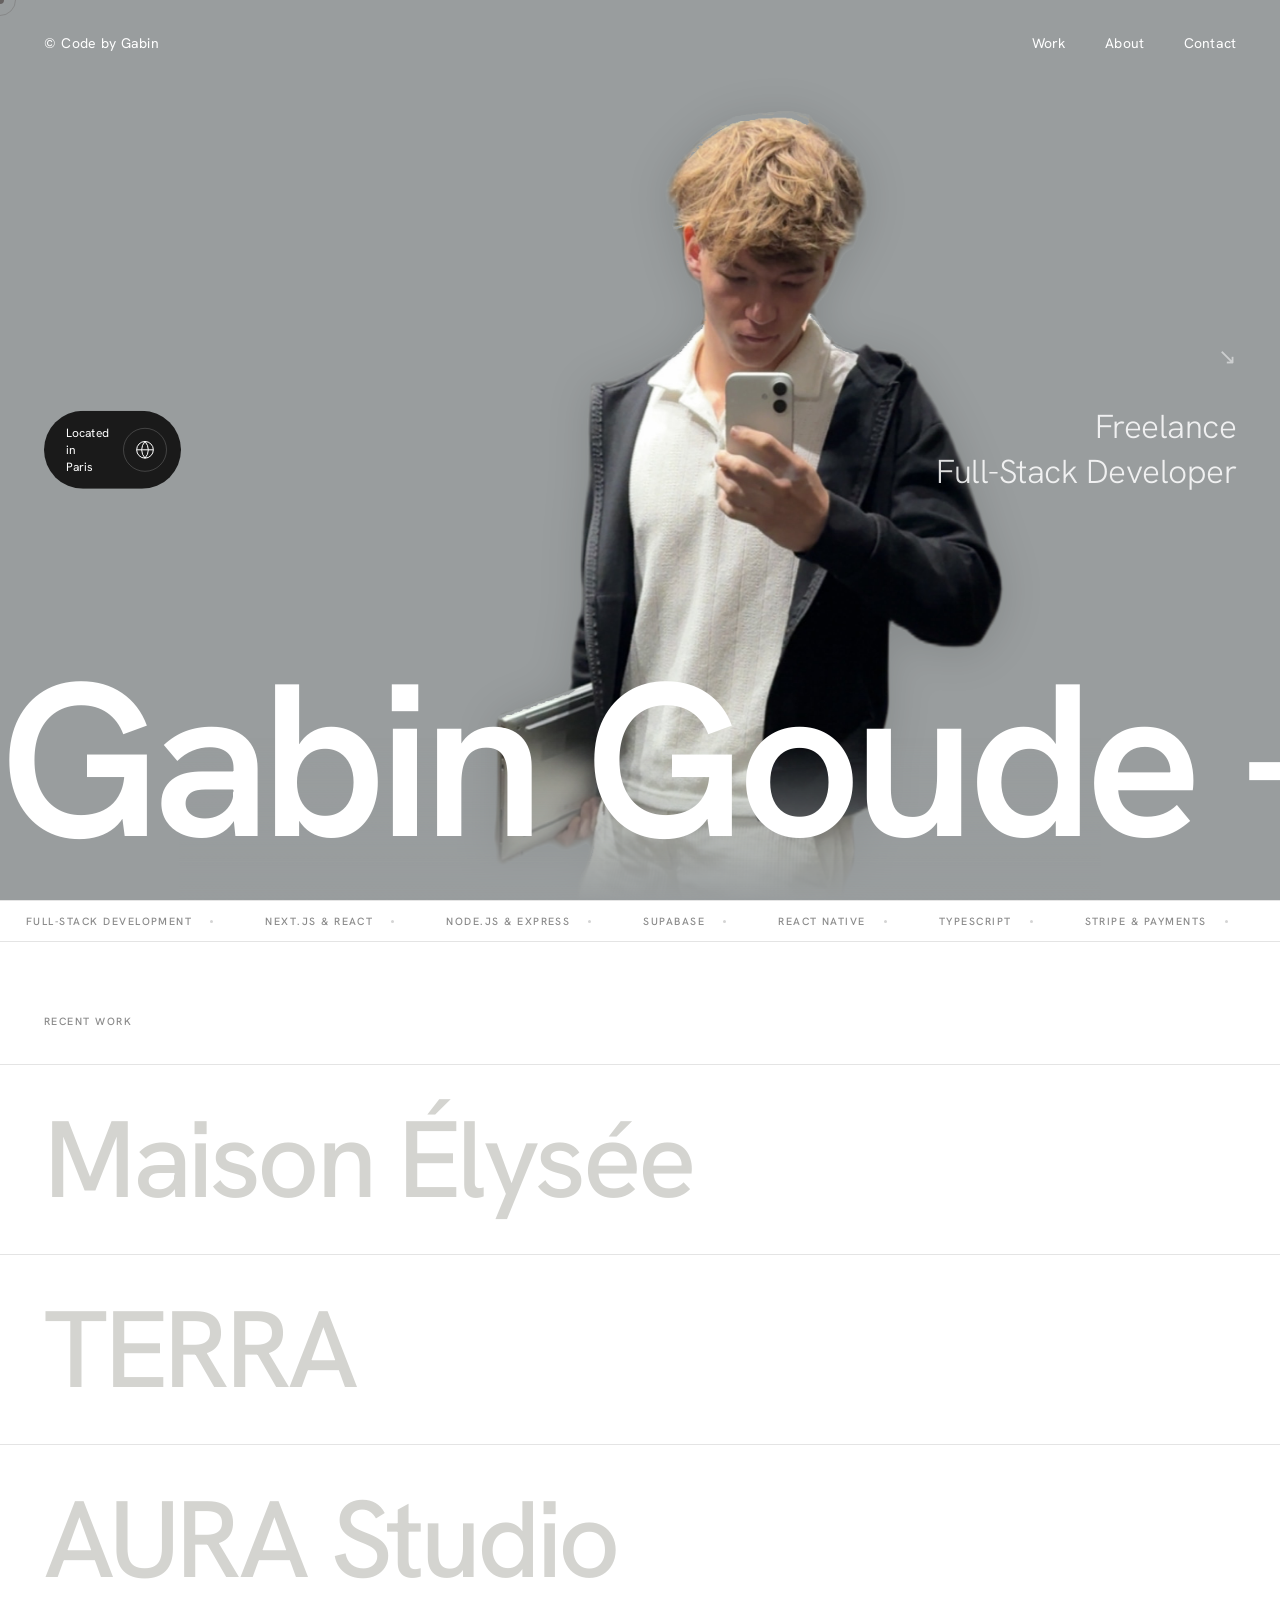
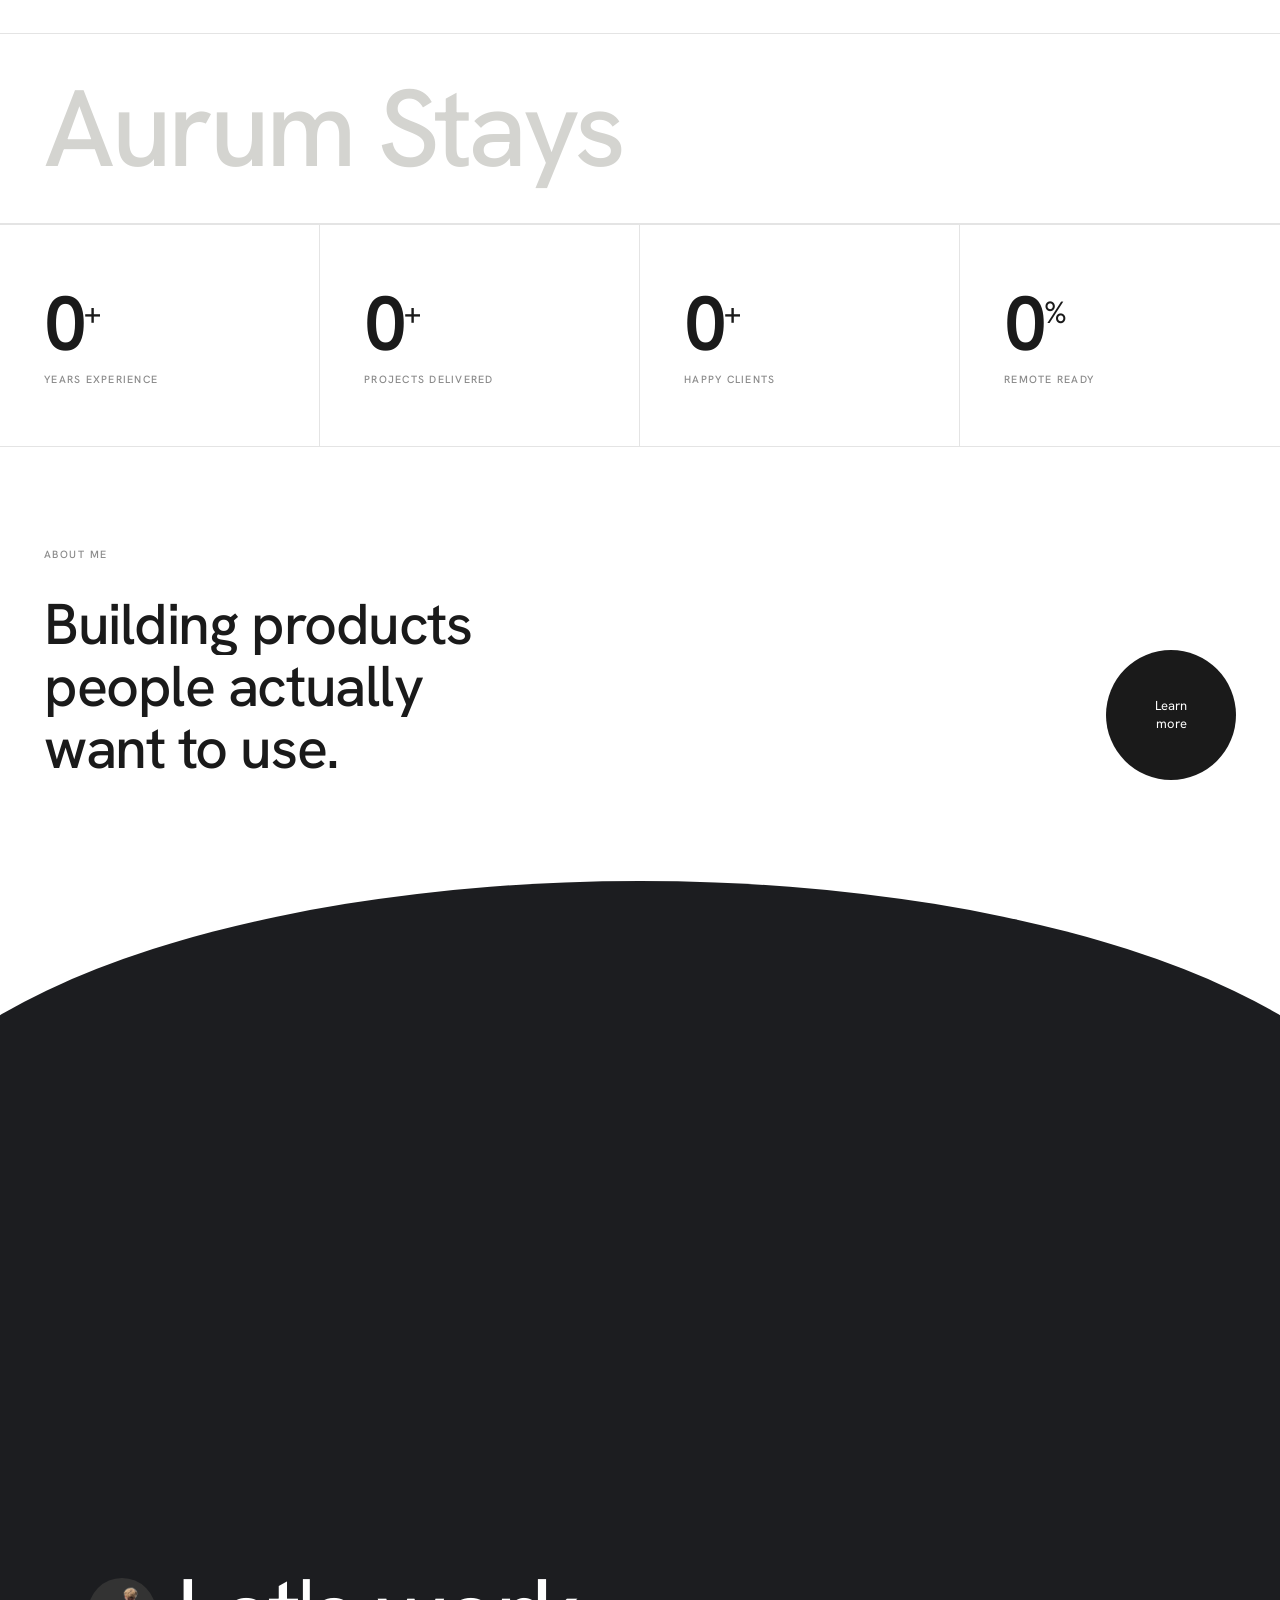
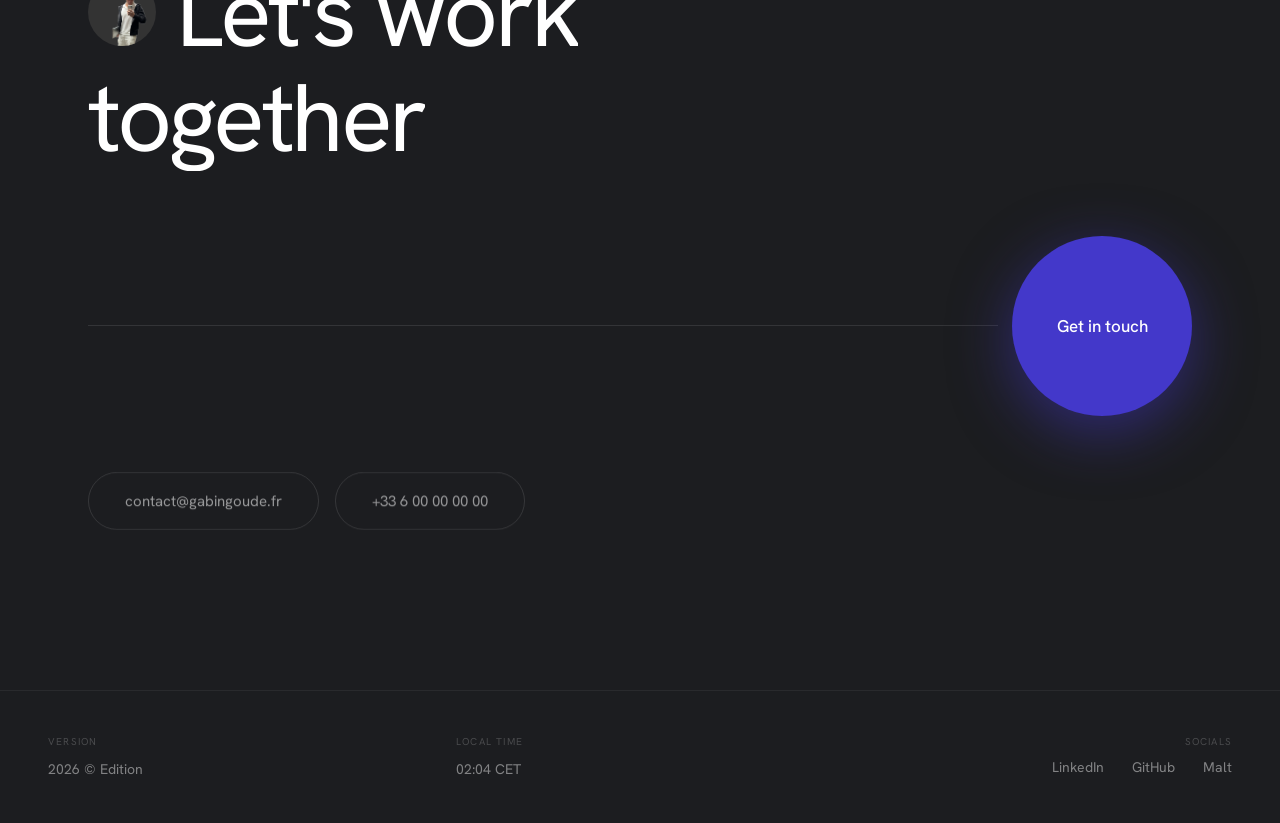
==== index.html @ dfc0e610 "fix: preview cards beige frames + Dennis-style clean vertical slide" ====
<!DOCTYPE html>
<html lang="en">
<head>
  <meta charset="UTF-8"/>
  <meta name="viewport" content="width=device-width, initial-scale=1.0"/>
  <title>Gabin Goude — Full-Stack Developer</title>
  <meta name="description" content="Freelance Full-Stack Developer based in Paris. Building fast, scalable web applications."/>
  <link rel="preconnect" href="https://fonts.googleapis.com"/>
  <link rel="preconnect" href="https://fonts.gstatic.com" crossorigin/>
  <link href="https://fonts.googleapis.com/css2?family=Hanken+Grotesk:wght@300;400;500;600;700&display=swap" rel="stylesheet"/>
  <link rel="stylesheet" href="css/style.css"/>
</head>
<body>

  <div id="cur"></div>
  <div id="curR"></div>
  <div class="page-cover" id="pageCover"></div>

  <a href="about.html" id="aboutBubble">About me</a>
  <div id="hamBtn"><span></span><span></span></div>

  <div id="previewCard">
    <div class="preview-bg" id="pBg">
      <img class="preview-img" id="pImg" src="" alt="" />
      <div class="preview-view">View</div>
      <div class="preview-lbl" id="pLbl"></div>
    </div>
  </div>

  <section class="hero" id="hero">
    <nav id="heroNav">
      <div class="logo">
        <p class="logo-copy">©</p>
        <div class="logo-name">
          <div class="logo-name-inner">
            <p>Code by Gabin</p>
            <p>Gabin Goude</p>
          </div>
        </div>
      </div>
      <ul class="nav-links">
        <li><a href="#work">Work</a></li>
        <li><a href="about.html">About</a></li>
        <li><a href="contact.html">Contact</a></li>
      </ul>
    </nav>

    <div class="hero-photo" id="heroPhoto">
      <div class="photo-inner" id="photoInner">
        <img src="assets/images/photo.png" alt="Gabin Goude" />
        


      </div>
    </div>

    <div id="heroArrow">↘</div>

    <div id="heroRole">
      <p>Freelance</p>
      <p>Full-Stack Developer</p>
    </div>

    <div id="locBadge">
      <span class="loc-text">Located<br>in<br>Paris</span>
      <span class="loc-globe">
        <svg viewBox="0 0 24 24" width="20" height="20" fill="none" stroke="white" stroke-width="1.2">
          <circle cx="12" cy="12" r="10"/>
          <path d="M2 12h20"/>
          <path d="M12 2a15.3 15.3 0 0 1 4 10 15.3 15.3 0 0 1-4 10 15.3 15.3 0 0 1-4-10 15.3 15.3 0 0 1 4-10z"/>
        </svg>
      </span>
    </div>

    <div class="name-clip">
      <div class="name-slider" id="nameSlider">
        <p id="firstName">Gabin Goude —</p>
        <p id="secondName">Gabin Goude —</p>
      </div>
    </div>
    </div>
  </section>

  <div class="marquee-strip">
    <div class="marquee-track" id="mqTrack"></div>
  </div>

  <section class="work-section" id="work">
    <p class="work-label">Recent Work</p>
    <ul class="projects-list">
      <li class="project-item" data-color="#e8e5de" data-label="Design & Development" data-href="projects/restaurant/details.html" data-img="assets/images/projects/maison-elysee.png">
        <span class="project-name">Maison Élysée</span>
        <span class="project-cat">Design &amp; Development</span>
      </li>
      <li class="project-item" data-color="#dde0d5" data-label="Design & Development" data-href="projects/kami/details.html" data-img="assets/images/projects/terra.png">
        <span class="project-name">TERRA</span>
        <span class="project-cat">Design &amp; Development</span>
      </li>
      <li class="project-item" data-color="#d8dbe8" data-label="Design & Development" data-href="projects/aura/details.html" data-img="assets/images/projects/aura-studio.png">
        <span class="project-name">AURA Studio</span>
        <span class="project-cat">Design &amp; Development</span>
      </li>
      <li class="project-item" data-color="#e5ddd3" data-label="Design & Development" data-href="projects/aurum/details.html" data-img="assets/images/projects/aurum-stays.png">
        <span class="project-name">Aurum Stays</span>
        <span class="project-cat">Design &amp; Development</span>
      </li>
    </ul>
  </section>

  <div class="stats-section">
    <div class="stat-col">
      <span class="stat-num"><span class="cnt" data-t="3">0</span><span class="stat-sup">+</span></span>
      <span class="stat-lbl">Years experience</span>
    </div>
    <div class="stat-col">
      <span class="stat-num"><span class="cnt" data-t="20">0</span><span class="stat-sup">+</span></span>
      <span class="stat-lbl">Projects delivered</span>
    </div>
    <div class="stat-col">
      <span class="stat-num"><span class="cnt" data-t="12">0</span><span class="stat-sup">+</span></span>
      <span class="stat-lbl">Happy clients</span>
    </div>
    <div class="stat-col">
      <span class="stat-num"><span class="cnt" data-t="100">0</span><span class="stat-sup">%</span></span>
      <span class="stat-lbl">Remote ready</span>
    </div>
  </div>

  <section class="about-strip">
    <div class="about-strip-inner">
      <span class="about-label">About me</span>
      <h2 class="about-title">
        <span class="clip-wrap"><span class="clip-line">Building products</span></span>
        <span class="clip-wrap"><span class="clip-line">people actually</span></span>
        <span class="clip-wrap"><span class="clip-line">want to use.</span></span>
      </h2>
    </div>
    <div class="about-strip-cta">
      <a href="about.html" class="cta-circle" data-magnetic><span>Learn<br>more</span></a>
    </div>
  </section>

  <!-- CURVE + DARK CONTACT like Dennis -->
  <div class="ds-contact-wrap" id="dsContact">
    <div class="ds-curve" id="dsCurve"></div>
    <div class="ds-contact-inner">
      <!-- Let's work together + avatar -->
      <div class="ds-letswork">
        <div class="ds-line1">
          <div class="ds-avatar"><img src="assets/images/photo.png" alt="Gabin" /></div>
          <span class="ds-reveal-line"><span>Let's work</span></span>
        </div>
        <div class="ds-line2">
          <span class="ds-reveal-line"><span>together</span></span>
        </div>
      </div>
      <!-- Line + arrow + button -->
      <div class="ds-action-row">
        <div class="ds-action-line"></div>
        <span class="ds-arrow">↙</span>
        <a href="contact.html" class="ds-touch-btn" data-magnetic><span>Get in touch</span></a>
      </div>
      <!-- Pills -->
      <div class="ds-contact-pills">
        <a href="mailto:contact@gabingoude.fr" class="ds-pill" data-magnetic><span>contact@gabingoude.fr</span></a>
        <a href="tel:+33600000000" class="ds-pill" data-magnetic><span>+33 6 00 00 00 00</span></a>
      </div>
    </div>
    <footer class="ds-footer">
      <div class="ds-footer-col">
        <span class="ds-footer-label">Version</span>
        <span class="ds-footer-value">2026 © Edition</span>
      </div>
      <div class="ds-footer-col">
        <span class="ds-footer-label">Local time</span>
        <span class="ds-footer-value" id="dsTime">--:-- CET</span>
      </div>
      <div class="ds-footer-col ds-footer-right">
        <span class="ds-footer-label">Socials</span>
        <div class="ds-footer-socials">
          <a href="https://linkedin.com/in/" target="_blank" data-magnetic>LinkedIn</a>
          <a href="https://github.com/" target="_blank" data-magnetic>GitHub</a>
          <a href="https://malt.fr/" target="_blank" data-magnetic>Malt</a>
        </div>
      </div>
    </footer>
  </div>

  <script src="https://cdnjs.cloudflare.com/ajax/libs/gsap/3.12.5/gsap.min.js"></script>
  <script src="https://cdnjs.cloudflare.com/ajax/libs/gsap/3.12.5/ScrollTrigger.min.js"></script>
  <script src="js/page-transition.js"></script>
  <script src="js/cursor.js"></script>
  <script src="js/marquee.js"></script>
  <script src="js/preview-card.js"></script>
  <script src="js/menu.js"></script>
  <script src="js/animations.js"></script>
  <script>
    // Magnetic buttons — stronger movement
    document.querySelectorAll('[data-magnetic]').forEach(function(btn){
      btn.addEventListener('mousemove',function(e){
        var r=btn.getBoundingClientRect();
        var x=e.clientX-r.left-r.width/2;
        var y=e.clientY-r.top-r.height/2;
        btn.style.transform='translate('+x*.45+'px,'+y*.45+'px)';
      });
      btn.addEventListener('mouseleave',function(){
        btn.style.transform='translate(0,0)';
      });
    });
    // Magnetic on floating UI
    ['aboutBubble','hamBtn'].forEach(function(id){
      var el=document.getElementById(id);
      if(!el) return;
      el.addEventListener('mousemove',function(e){
        var r=el.getBoundingClientRect();
        var x=e.clientX-r.left-r.width/2;
        var y=e.clientY-r.top-r.height/2;
        el.style.transform='translate('+x*.35+'px,'+y*.35+'px)';
      });
      el.addEventListener('mouseleave',function(){
        el.style.transform='translate(0,0)';
      });
    });

    // === CURVE on scroll ===
    var dsCurve = document.getElementById('dsCurve');
    if (dsCurve) {
      gsap.fromTo(dsCurve, { height: 0 }, {
        height: 600,
        ease: 'none',
        scrollTrigger: {
          trigger: '.ds-contact-wrap',
          start: 'top bottom',
          end: 'top 10%',
          scrub: true
        }
      });
    }

    // === Reveal "Let's work together" — text lines slide up ===
    var dsLines = document.querySelectorAll('.ds-reveal-line span');
    dsLines.forEach(function(span, i) {
      gsap.to(span, {
        y: '0%',
        duration: 1,
        delay: i * .12,
        ease: 'power3.out',
        scrollTrigger: { trigger: '.ds-letswork', start: 'top 80%', toggleActions: 'play none none none' }
      });
    });

    // === Avatar pop in ===
    gsap.to('.ds-avatar', {
      opacity: 1, scale: 1, duration: .7, ease: 'back.out(1.4)',
      scrollTrigger: { trigger: '.ds-letswork', start: 'top 80%', toggleActions: 'play none none none' }
    });

    // === Arrow fade in ===
    gsap.to('.ds-arrow', {
      opacity: 1, duration: .5, delay: .3,
      scrollTrigger: { trigger: '.ds-action-row', start: 'top 85%', toggleActions: 'play none none none' }
    });

    // === Get in touch btn — scale bounce ===
    gsap.to('.ds-touch-btn', {
      opacity: 1, scale: 1, duration: .9, ease: 'back.out(1.7)',
      scrollTrigger: { trigger: '.ds-action-row', start: 'top 80%', toggleActions: 'play none none none' }
    });

    // === Contact pills stagger ===
    gsap.to('.ds-pill', {
      opacity: 1, y: 0, duration: .6, stagger: .12, ease: 'power3.out',
      scrollTrigger: { trigger: '.ds-contact-pills', start: 'top 90%', toggleActions: 'play none none none' }
    });

    // === Local time clock ===
    function updateTime() {
      var now = new Date();
      var h = now.toLocaleString('fr-FR', { hour: '2-digit', minute: '2-digit', hour12: false, timeZone: 'Europe/Paris' });
      var el = document.getElementById('dsTime');
      if (el) el.textContent = h + ' CET';
    }
    updateTime();
    setInterval(updateTime, 30000);

    // === Page transitions ===
    var cover=document.getElementById('pageCover');
    function goTo(href){
      cover.style.transform='translateY(0)';
      setTimeout(function(){window.location.href=href},700);
    }
    // Exit transition on click
    document.querySelectorAll('.cta-circle, #aboutBubble, .nav-links a[href]:not([href^="#"]), .ds-touch-btn').forEach(function(el){
      el.addEventListener('click',function(e){
        var href = el.getAttribute('href') || el.dataset.href;
        if(!href||href.startsWith('#')||href.startsWith('http'))return;
        e.preventDefault();
        goTo(href);
      });
    });
  </script>
</body>
</html>
---- css/style.css ----
/* ═══════════════════════════════════════
   RESET & BASE
═══════════════════════════════════════ */
*, *::before, *::after {
  box-sizing: border-box;
  margin: 0;
  padding: 0;
}

html {
  overflow-y: scroll;
  scroll-behavior: smooth;
}

body {
  font-family: 'Hanken Grotesk', sans-serif;
  background: #ffffff;
  color: #1a1a1a;
  overflow-x: hidden;
  cursor: none;
}

/* ═══════════════════════════════════════
   PRELOADER
═══════════════════════════════════════ */
#preloader {
  position: fixed;
  inset: 0;
  background: #1a1a1a;
  z-index: 9000;
  display: flex;
  align-items: center;
  justify-content: center;
  flex-direction: column;
  gap: 28px;
}

.pre-word {
  font-size: clamp(40px, 8vw, 96px);
  font-weight: 600;
  color: #fff;
  letter-spacing: -.04em;
  overflow: hidden;
}

.pre-word span {
  display: block;
  transform: translateY(110%);
}

.pre-line-wrap {
  width: 160px;
  height: 1px;
  background: rgba(255,255,255,.12);
  overflow: hidden;
}

.pre-line {
  height: 100%;
  width: 0%;
  background: #fff;
}

.pre-pct {
  font-size: 11px;
  letter-spacing: .14em;
  text-transform: uppercase;
  color: rgba(255,255,255,.25);
  font-variant-numeric: tabular-nums;
}

/* ═══════════════════════════════════════
   CURSOR
═══════════════════════════════════════ */
#cur {
  position: fixed;
  width: 8px;
  height: 8px;
  background: #fff;
  border-radius: 50%;
  pointer-events: none;
  z-index: 8999;
  transform: translate(-50%, -50%);
  transition: width .18s, height .18s, opacity .18s;
  mix-blend-mode: difference;
}

#curR {
  position: fixed;
  width: 32px;
  height: 32px;
  border: 1.5px solid rgba(255,255,255,.35);
  border-radius: 50%;
  pointer-events: none;
  z-index: 8998;
  transform: translate(-50%, -50%);
  transition: width .25s, height .25s;
  mix-blend-mode: difference;
}

body.c-hover #curR { width: 50px; height: 50px; }
body.c-proj  #cur,
body.c-proj  #curR { opacity: 0; }

/* ═══════════════════════════════════════
   FLOATING UI — Dennis style
═══════════════════════════════════════ */
#aboutBubble {
  position: fixed;
  top: 50px;
  right: 108px;
  width: 112px;
  height: 112px;
  background: #1a1a1a;
  border-radius: 50%;
  display: flex;
  align-items: center;
  justify-content: center;
  font-size: 13.5px;
  font-weight: 400;
  color: #fff;
  letter-spacing: .01em;
  cursor: pointer;
  opacity: 0;
  pointer-events: none;
  transition: transform .4s cubic-bezier(.16,1,.3,1), background .3s;
  z-index: 700;
  will-change: transform;
}

#aboutBubble.vis { pointer-events: auto; }

#hamBtn {
  position: fixed;
  top: 26px;
  right: 40px;
  width: 52px;
  height: 52px;
  background: #1a1a1a;
  border-radius: 50%;
  display: flex;
  flex-direction: column;
  align-items: center;
  justify-content: center;
  gap: 5px;
  cursor: pointer;
  opacity: 0;
  pointer-events: none;
  transition: transform .35s cubic-bezier(.16,1,.3,1), background .3s;
  z-index: 700;
  will-change: transform;
}

#hamBtn.vis { pointer-events: auto; }

#hamBtn span {
  display: block;
  width: 18px;
  height: 1.5px;
  background: #fff;
  border-radius: 2px;
}

/* ═══════════════════════════════════════
   HERO
═══════════════════════════════════════ */
.hero {
  position: relative;
  width: 100%;
  height: 100vh;
  min-height: 640px;
  background: #999D9E;
  overflow: hidden;
}

/* Top nav */
#heroNav {
  position: absolute;
  top: 0; left: 0; right: 0;
  display: flex;
  justify-content: space-between;
  align-items: center;
  padding: 32px 44px;
  z-index: 30;
}

/* Logo — Dennis Snellenberg style */
.logo {
  display: flex;
  align-items: center;
  gap: 5px;
  cursor: pointer;
  text-decoration: none;
}

.logo-copy {
  font-size: 14px;
  color: #fff;
  letter-spacing: .02em;
  margin: 0;
  line-height: 20px;
}

.logo-name {
  position: relative;
  overflow: hidden;
  height: 20px; /* shows exactly 1 line */
}

.logo-name-inner {
  transition: transform .5s cubic-bezier(.76, 0, .24, 1);
}

.logo:hover .logo-name-inner {
  transform: translateY(-20px);
}

.logo-name p {
  margin: 0;
  font-size: 14px;
  color: #fff;
  letter-spacing: .02em;
  line-height: 20px;
  height: 20px;
  white-space: nowrap;
}

.nav-links {
  display: flex;
  gap: 40px;
  list-style: none;
}

.nav-links a {
  font-size: 14px;
  color: #fff;
  text-decoration: none;
  letter-spacing: .01em;
  transition: opacity .2s;
}

.nav-links a:hover { opacity: .45; }

/* Photo — large, fills hero like Dennis Snellenberg original */
.hero-photo {
  position: absolute;
  top: 0;
  left: 50%;
  transform: translateX(-50%);
  width: 72vw;
  max-width: 1050px;
  min-width: 520px;
  height: 100%;
  z-index: 10;
  pointer-events: none;
  will-change: transform;
  overflow: hidden;
}

.photo-inner {
  width: 100%;
  height: 130%;
  position: relative;
  will-change: transform;
}

.photo-inner img {
  position: absolute;
  top: -3%;
  left: 50%;
  transform: translateX(-50%);
  width: 110%;
  height: auto;
  max-width: none;
  object-fit: cover;
  object-position: top center;
  display: block;
  filter: drop-shadow(0 4px 20px rgba(0,0,0,.12));
  image-rendering: -webkit-optimize-contrast;
}

/* Smooth bottom fade so legs blend into bg */
.hero-photo::after {
  content: '';
  position: absolute;
  bottom: 0;
  left: 0;
  right: 0;
  height: 18%;
  background: linear-gradient(to bottom, transparent, #999D9E);
  z-index: 11;
  pointer-events: none;
}

.photo-hint { display: none; }
.photo-icon  { display: none; }

/* Arrow */
#heroArrow {
  position: absolute;
  right: 44px;
  top: 38%;
  font-size: 22px;
  color: rgba(255,255,255,.5);
  z-index: 20;
  will-change: transform, opacity;
}

/* Role */
#heroRole {
  position: absolute;
  right: 44px;
  top: 50%;
  transform: translateY(-50%);
  z-index: 20;
  text-align: right;
  will-change: transform, opacity;
}

#heroRole p {
  font-size: clamp(24px, 2.6vw, 38px);
  font-weight: 300;
  color: rgba(255,255,255,.85);
  line-height: 1.35;
  letter-spacing: -.015em;
}

/* Location badge */
#locBadge {
  position: absolute;
  top: 50%;
  transform: translateY(-50%);
  left: 44px;
  display: flex;
  align-items: center;
  gap: 14px;
  background: #1a1a1a;
  border-radius: 100px;
  padding: 14px 14px 14px 22px;
  z-index: 25;
  will-change: transform, opacity;
}

.loc-text {
  font-size: 12px;
  line-height: 1.4;
  color: #fff;
  letter-spacing: .01em;
}

.loc-globe {
  width: 44px;
  height: 44px;
  border-radius: 50%;
  border: 1px solid rgba(255,255,255,.18);
  display: flex;
  align-items: center;
  justify-content: center;
  animation: spin-globe 8s linear infinite;
}

.loc-globe svg {
  width: 20px;
  height: 20px;
}

@keyframes spin-globe {
  from { transform: rotate(0deg); }
  to   { transform: rotate(360deg); }
}

/* Giant name — infinite scroll like Dennis Snellenberg */
.name-clip {
  position: absolute;
  bottom: 30px;
  left: 0;
  right: 0;
  overflow: hidden;
  z-index: 20;
  pointer-events: none;
}

.name-slider {
  position: relative;
  white-space: nowrap;
  will-change: transform;
}

.name-slider p {
  display: inline-block;
  font-size: clamp(100px, 17vw, 300px);
  font-weight: 600;
  color: rgba(255,255,255,1);
  letter-spacing: -.038em;
  line-height: 1;
  margin: 0;
  padding-right: 40px;
  user-select: none;
}

#secondName {
  position: absolute;
  left: 100%;
  top: 0;
}

/* ═══════════════════════════════════════
   MARQUEE
═══════════════════════════════════════ */
.marquee-strip {
  border-top: 1px solid #e4e4e4;
  border-bottom: 1px solid #e4e4e4;
  overflow: hidden;
  background: #fff;
  padding: 13px 0;
}

.marquee-track {
  display: flex;
  width: max-content;
  animation: mq 24s linear infinite;
}

.marquee-track:hover { animation-play-state: paused; }

.marquee-item {
  display: flex;
  align-items: center;
  gap: 18px;
  padding: 0 26px;
}

.marquee-item span {
  font-size: 10.5px;
  font-weight: 500;
  letter-spacing: .14em;
  text-transform: uppercase;
  color: #8a8a8a;
  white-space: nowrap;
}

.marquee-sep {
  width: 3px;
  height: 3px;
  border-radius: 50%;
  background: #d4d4d4;
  flex-shrink: 0;
}

@keyframes mq {
  0%   { transform: translateX(0); }
  100% { transform: translateX(-50%); }
}

/* ═══════════════════════════════════════
   WORK
═══════════════════════════════════════ */
.work-section { background: #fff; }

.work-label {
  padding: 72px 44px 0;
  font-size: 10.5px;
  font-weight: 500;
  letter-spacing: .14em;
  color: #8a8a8a;
  text-transform: uppercase;
}

.projects-list {
  list-style: none;
  margin-top: 36px;
}

.project-item {
  position: relative;
  border-top: 1px solid #e4e4e4;
  padding: 40px 44px;
  display: flex;
  align-items: center;
  justify-content: space-between;
  cursor: none;
  overflow: hidden;
}

.project-item:last-child { border-bottom: 1px solid #e4e4e4; }

.project-name {
  font-size: clamp(48px, 8.5vw, 128px);
  font-weight: 500;
  color: #d4d4d0;
  letter-spacing: -.032em;
  line-height: 1;
  transition: color .4s ease;
  user-select: none;
  will-change: transform;
}

.project-item:hover .project-name { color: #1a1a1a; }

.project-cat {
  font-size: 13px;
  color: #8a8a8a;
  flex-shrink: 0;
  margin-left: 40px;
  opacity: 0;
  transform: translateX(14px);
  transition: opacity .35s, transform .35s;
}

.project-item:hover .project-cat {
  opacity: 1;
  transform: translateX(0);
}

/* Underline on hover */
.project-item::after {
  content: '';
  position: absolute;
  bottom: 0; left: 0;
  width: 0;
  height: 1px;
  background: #1a1a1a;
  transition: width .55s cubic-bezier(.16,1,.3,1);
}

.project-item:hover::after { width: 100%; }

/* ═══════════════════════════════════════
   PREVIEW CARD
═══════════════════════════════════════ */
#previewCard {
  position: fixed;
  top: 0; left: 0;
  width: 480px;
  height: 360px;
  overflow: hidden;
  pointer-events: none;
  z-index: 600;
  opacity: 0;
  transition: opacity .35s ease;
}

#previewCard.show {
  opacity: 1;
}

.preview-bg {
  width: 100%;
  height: 100%;
  position: relative;
  background: #e8e5de;
  padding: 36px;
  overflow: hidden;
}

.preview-img {
  width: 100%;
  height: 100%;
  object-fit: cover;
  display: block;
  will-change: transform;
}

.preview-view {
  position: absolute;
  top: 50%; left: 50%;
  transform: translate(-50%, -50%);
  width: 72px;
  height: 72px;
  border-radius: 50%;
  background: #3d5af1;
  color: #fff;
  display: flex;
  align-items: center;
  justify-content: center;
  font-size: 12px;
  font-weight: 500;
  letter-spacing: .04em;
  z-index: 2;
  box-shadow: 0 10px 30px rgba(61,90,241,.5);
}

.preview-lbl {
  display: none;
}

/* ═══════════════════════════════════════
   STATS
═══════════════════════════════════════ */
.stats-section {
  border-top: 1px solid #e4e4e4;
  display: grid;
  grid-template-columns: repeat(4, 1fr);
  background: #fff;
}

.stat-col {
  padding: 60px 44px;
  border-right: 1px solid #e4e4e4;
}

.stat-col:last-child { border-right: none; }

.stat-num {
  font-size: clamp(52px, 6vw, 80px);
  font-weight: 600;
  letter-spacing: -.04em;
  line-height: 1;
  display: block;
  font-variant-numeric: tabular-nums;
}

.stat-sup {
  font-size: .4em;
  vertical-align: super;
  font-weight: 500;
  letter-spacing: 0;
}

.stat-lbl {
  font-size: 10.5px;
  font-weight: 500;
  letter-spacing: .12em;
  text-transform: uppercase;
  color: #8a8a8a;
  margin-top: 10px;
  display: block;
}

/* ═══════════════════════════════════════
   ABOUT
═══════════════════════════════════════ */
.about-section {
  border-top: 1px solid #e4e4e4;
  padding: 110px 44px;
  background: #fff;
  display: grid;
  grid-template-columns: 1fr 1fr;
  gap: 80px;
  align-items: start;
}

.about-label {
  font-size: 10.5px;
  font-weight: 500;
  letter-spacing: .14em;
  text-transform: uppercase;
  color: #8a8a8a;
  display: block;
  margin-bottom: 32px;
}

.about-title {
  font-size: clamp(36px, 4.5vw, 60px);
  font-weight: 500;
  letter-spacing: -.025em;
  line-height: 1.08;
  color: #1a1a1a;
}

.clip-wrap {
  overflow: hidden;
  display: block;
}

.clip-line {
  display: block;
  /* initial translateY set by GSAP fromTo */
}

.about-body {
  font-size: 16px;
  color: #8a8a8a;
  line-height: 1.78;
  margin-bottom: 44px;
  max-width: 480px;
}

/* Skills list */
.skills-list {
  list-style: none;
  margin-bottom: 0;
}

.skill-row {
  border-top: 1px solid #e4e4e4;
  padding: 14px 0;
  display: flex;
  justify-content: space-between;
  align-items: center;
}

.skill-row:last-child { border-bottom: 1px solid #e4e4e4; }

.skill-name {
  font-size: 14px;
  color: #1a1a1a;
  letter-spacing: .01em;
}

.skill-lvl {
  font-size: 10.5px;
  letter-spacing: .1em;
  text-transform: uppercase;
  color: #8a8a8a;
}

/* ═══════════════════════════════════════
   CONTACT
═══════════════════════════════════════ */
.contact-section {
  border-top: 1px solid #e4e4e4;
  padding: 110px 44px 80px;
  background: #fff;
}

.contact-label {
  font-size: 10.5px;
  font-weight: 500;
  letter-spacing: .14em;
  text-transform: uppercase;
  color: #8a8a8a;
  display: block;
  margin-bottom: 36px;
}

.contact-email {
  font-size: clamp(36px, 6.5vw, 96px);
  font-weight: 500;
  letter-spacing: -.035em;
  line-height: 1;
  margin-bottom: 80px;
}

.contact-email a {
  color: #1a1a1a;
  text-decoration: none;
  transition: opacity .2s;
  display: inline-block;
}

.contact-email a:hover { opacity: .45; }

.contact-bottom {
  border-top: 1px solid #e4e4e4;
  padding-top: 40px;
  display: flex;
  justify-content: space-between;
  align-items: center;
}

.contact-links {
  display: flex;
  gap: 32px;
  list-style: none;
}

.contact-links a {
  font-size: 13px;
  color: #8a8a8a;
  text-decoration: none;
  transition: color .2s;
}

.contact-links a:hover { color: #1a1a1a; }

.contact-copy {
  font-size: 12px;
  color: #c8c8c8;
}

/* ═══════════════════════════════════════
   FOOTER
═══════════════════════════════════════ */
/* Old footer removed — using .ds-footer now */

/* ═══════════════════════════════════════
   ABOUT STRIP — index page teaser
═══════════════════════════════════════ */
.about-strip {
  border-top: 1px solid #e4e4e4;
  padding: 100px 44px;
  display: flex;
  justify-content: space-between;
  align-items: flex-end;
  background: #fff;
}

.about-strip-inner { max-width: 640px; }

.about-title {
  font-size: clamp(36px, 4.5vw, 60px);
  font-weight: 500;
  letter-spacing: -.025em;
  line-height: 1.08;
  color: #1a1a1a;
  margin-top: 24px;
}

.cta-circle {
  width: 130px; height: 130px;
  border-radius: 50%;
  background: #1a1a1a;
  display: flex; align-items: center; justify-content: center;
  text-decoration: none; flex-shrink: 0;
  transition: transform .4s cubic-bezier(.16,1,.3,1), background .3s;
  will-change: transform;
}
.cta-circle:hover { background: #4338ca; }
.cta-circle span {
  font-size: 13px; font-weight: 400; color: #fff;
  text-align: center; line-height: 1.4;
}

/* ═══════════════════════════════════════
   DENNIS-STYLE CONTACT SECTION
═══════════════════════════════════════ */
.ds-contact-wrap {
  background: #1c1d20;
  position: relative;
}

.ds-curve {
  position: relative;
  height: 0;
  background: #fff;
  overflow: hidden;
}
.ds-curve::after {
  content: '';
  position: absolute;
  bottom: -1px;
  left: -10%;
  right: -10%;
  height: 100%;
  background: #1c1d20;
  border-radius: 50% 50% 0 0;
}

.ds-contact-inner {
  padding: 80px 48px 80px;
  max-width: 1200px;
  margin: 0 auto;
}

/* "Let's work together" */
.ds-letswork { margin-bottom: 0; }
.ds-line1 {
  display: flex;
  align-items: center;
  gap: 20px;
}
.ds-line2 { padding-left: 0; }
.ds-avatar {
  width: 68px;
  height: 68px;
  border-radius: 50%;
  overflow: hidden;
  flex-shrink: 0;
  background: #333;
  opacity: 0;
  transform: scale(.8);
}
.ds-avatar img {
  width: 100%;
  height: 100%;
  object-fit: cover;
  object-position: top;
}
.ds-reveal-line {
  display: inline-block;
  overflow: hidden;
}
.ds-reveal-line span {
  display: block;
  font-size: clamp(52px, 7.5vw, 100px);
  font-weight: 400;
  letter-spacing: -.035em;
  line-height: 1.1;
  color: #fff;
  transform: translateY(110%);
}

/* Action row: ↙ arrow ... line ... button */
.ds-action-row {
  position: relative;
  display: flex;
  align-items: center;
  margin-top: 60px;
}
.ds-arrow {
  font-size: 22px;
  color: rgba(255,255,255,.3);
  flex-shrink: 0;
  margin: 0 32px 0 24px;
}
.ds-action-line {
  flex: 1;
  height: 1px;
  background: rgba(255,255,255,.1);
}
.ds-touch-btn {
  width: 180px;
  height: 180px;
  border-radius: 50%;
  background: #4338ca;
  color: #fff;
  display: flex;
  align-items: center;
  justify-content: center;
  font-size: 17px;
  font-weight: 500;
  text-decoration: none;
  box-shadow: 0 16px 60px rgba(67,56,202,.5);
  transition: transform .4s cubic-bezier(.16,1,.3,1), background .3s;
  will-change: transform;
  cursor: pointer;
  opacity: 0;
  transform: scale(.7);
  flex-shrink: 0;
  margin-left: -60px;
}
.ds-touch-btn:hover { background: #5b50e6; }

/* Contact pills */
.ds-contact-pills {
  display: flex;
  gap: 16px;
  flex-wrap: wrap;
  padding-top: 56px;
}
.ds-pill {
  padding: 18px 36px;
  border: 1px solid rgba(255,255,255,.12);
  border-radius: 100px;
  color: rgba(255,255,255,.55);
  font-size: 15px;
  text-decoration: none;
  transition: transform .4s cubic-bezier(.16,1,.3,1), border-color .3s, color .3s;
  will-change: transform;
  opacity: 0;
  transform: translateY(20px);
}
.ds-pill:hover {
  border-color: rgba(255,255,255,.35);
  color: #fff;
}

/* Footer */
.ds-footer {
  display: grid;
  grid-template-columns: 1fr 1fr 1fr;
  gap: 40px;
  padding: 44px 48px;
  border-top: 1px solid rgba(255,255,255,.06);
  background: #1c1d20;
  margin-top: 80px;
}
.ds-footer-label {
  font-size: 10px;
  letter-spacing: .12em;
  text-transform: uppercase;
  color: rgba(255,255,255,.2);
  display: block;
  margin-bottom: 10px;
}
.ds-footer-value {
  font-size: 14px;
  color: rgba(255,255,255,.45);
}
.ds-footer-right { text-align: right; }
.ds-footer-socials {
  display: flex;
  gap: 28px;
  justify-content: flex-end;
}
.ds-footer-socials a {
  font-size: 14px;
  color: rgba(255,255,255,.45);
  text-decoration: none;
  transition: color .3s, transform .4s cubic-bezier(.16,1,.3,1);
  will-change: transform;
}
.ds-footer-socials a:hover { color: #fff; }

@media (max-width: 768px) {
  .ds-contact-inner { padding: 60px 24px 40px; }
  .ds-line1 { gap: 12px; }
  .ds-avatar { width: 48px; height: 48px; }
  .ds-reveal-line span { font-size: clamp(36px, 10vw, 52px); }
  .ds-action-row { flex-wrap: wrap; gap: 24px; justify-content: flex-end; }
  .ds-arrow, .ds-action-line { display: none; }
  .ds-touch-btn { width: 140px; height: 140px; font-size: 14px; margin-left: 0; }
  .ds-contact-pills { flex-direction: column; }
  .ds-pill { text-align: center; }
  .ds-footer { grid-template-columns: 1fr; gap: 24px; padding: 24px; }
  .ds-footer-right { text-align: left; }
  .ds-footer-socials { justify-content: flex-start; }
}

/* Old footer removed */

/* g-init — initial states handled by GSAP */

/* Magnetic hover for floating UI */
#aboutBubble { transition: transform .4s cubic-bezier(.16,1,.3,1), background .3s; will-change: transform; }
#aboutBubble:hover { background: #4338ca; }
#hamBtn { transition: transform .35s cubic-bezier(.16,1,.3,1), background .3s; will-change: transform; }
#hamBtn:hover { background: #4338ca; }

/* PAGE TRANSITION */
.page-cover{position:fixed;inset:0;background:#1c1d20;z-index:9999;pointer-events:none;transition:transform .7s cubic-bezier(.76,0,.24,1);transform:translateY(-100%)}
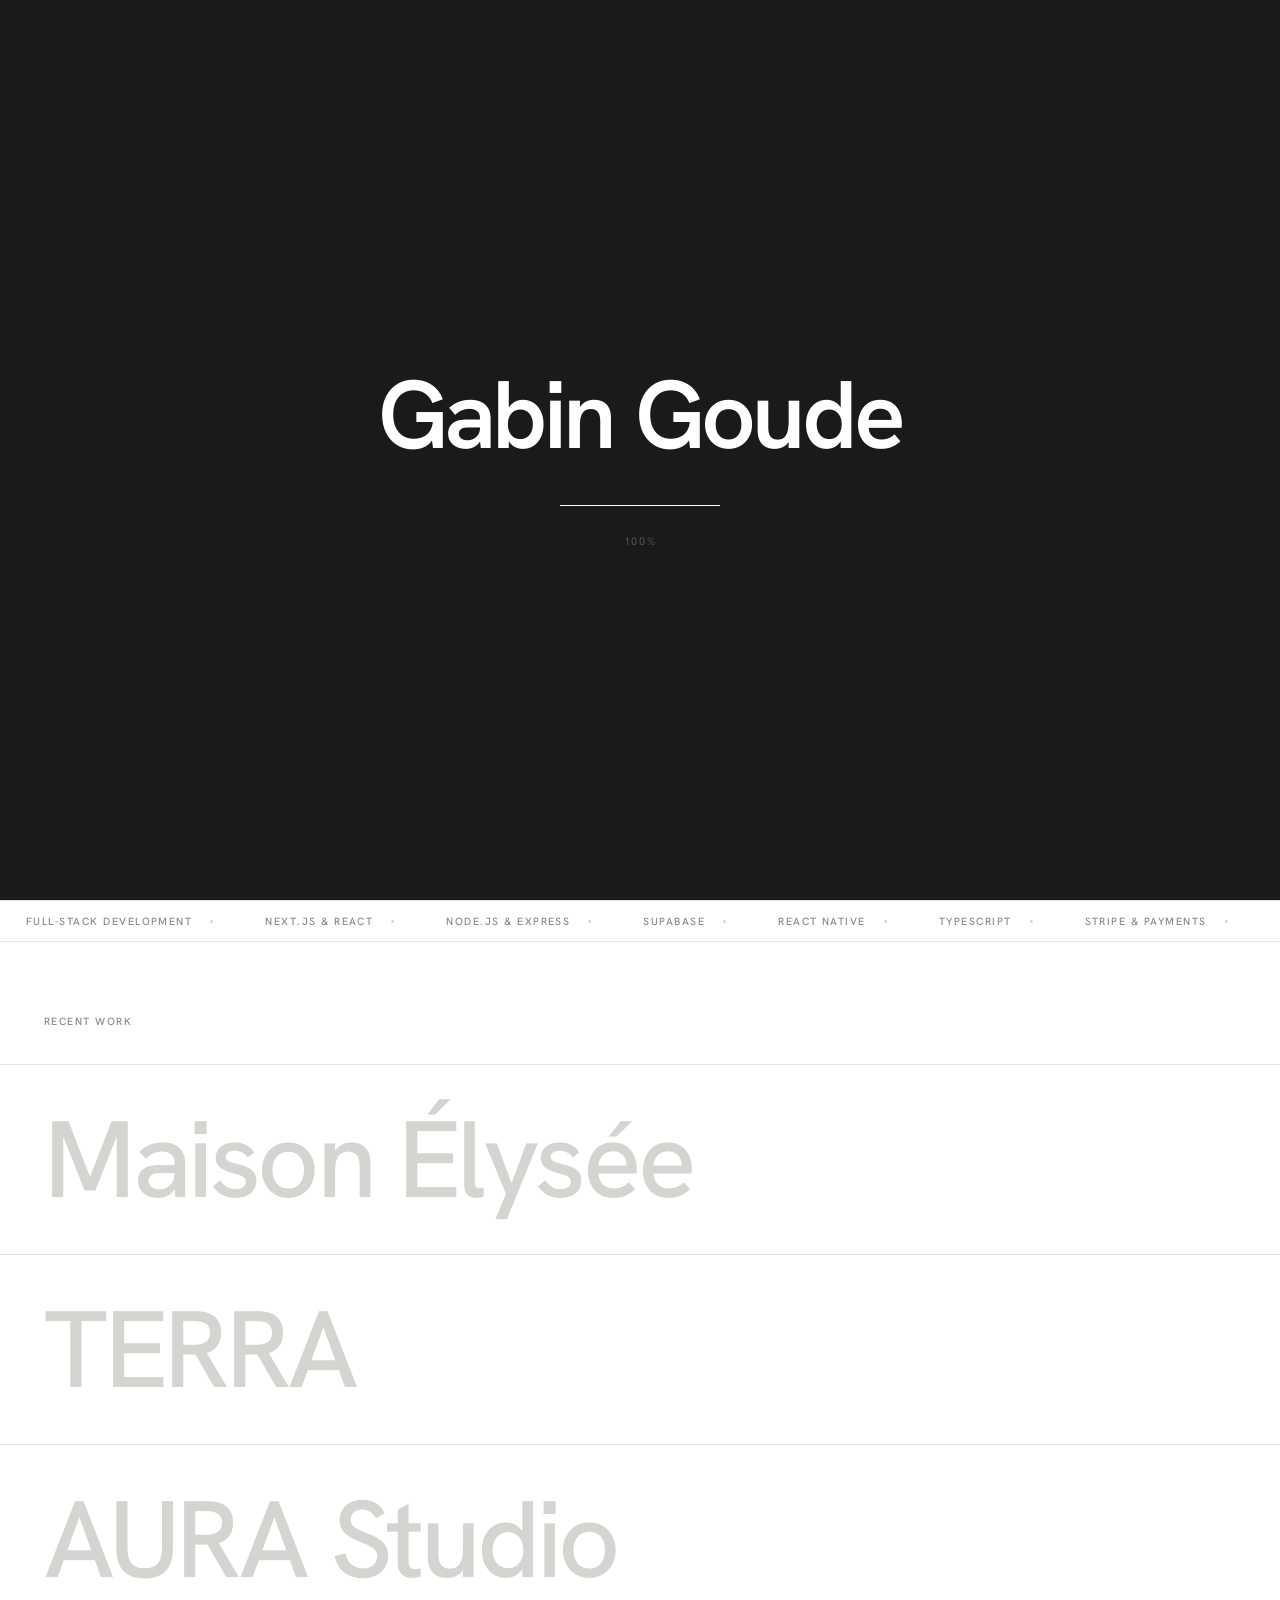
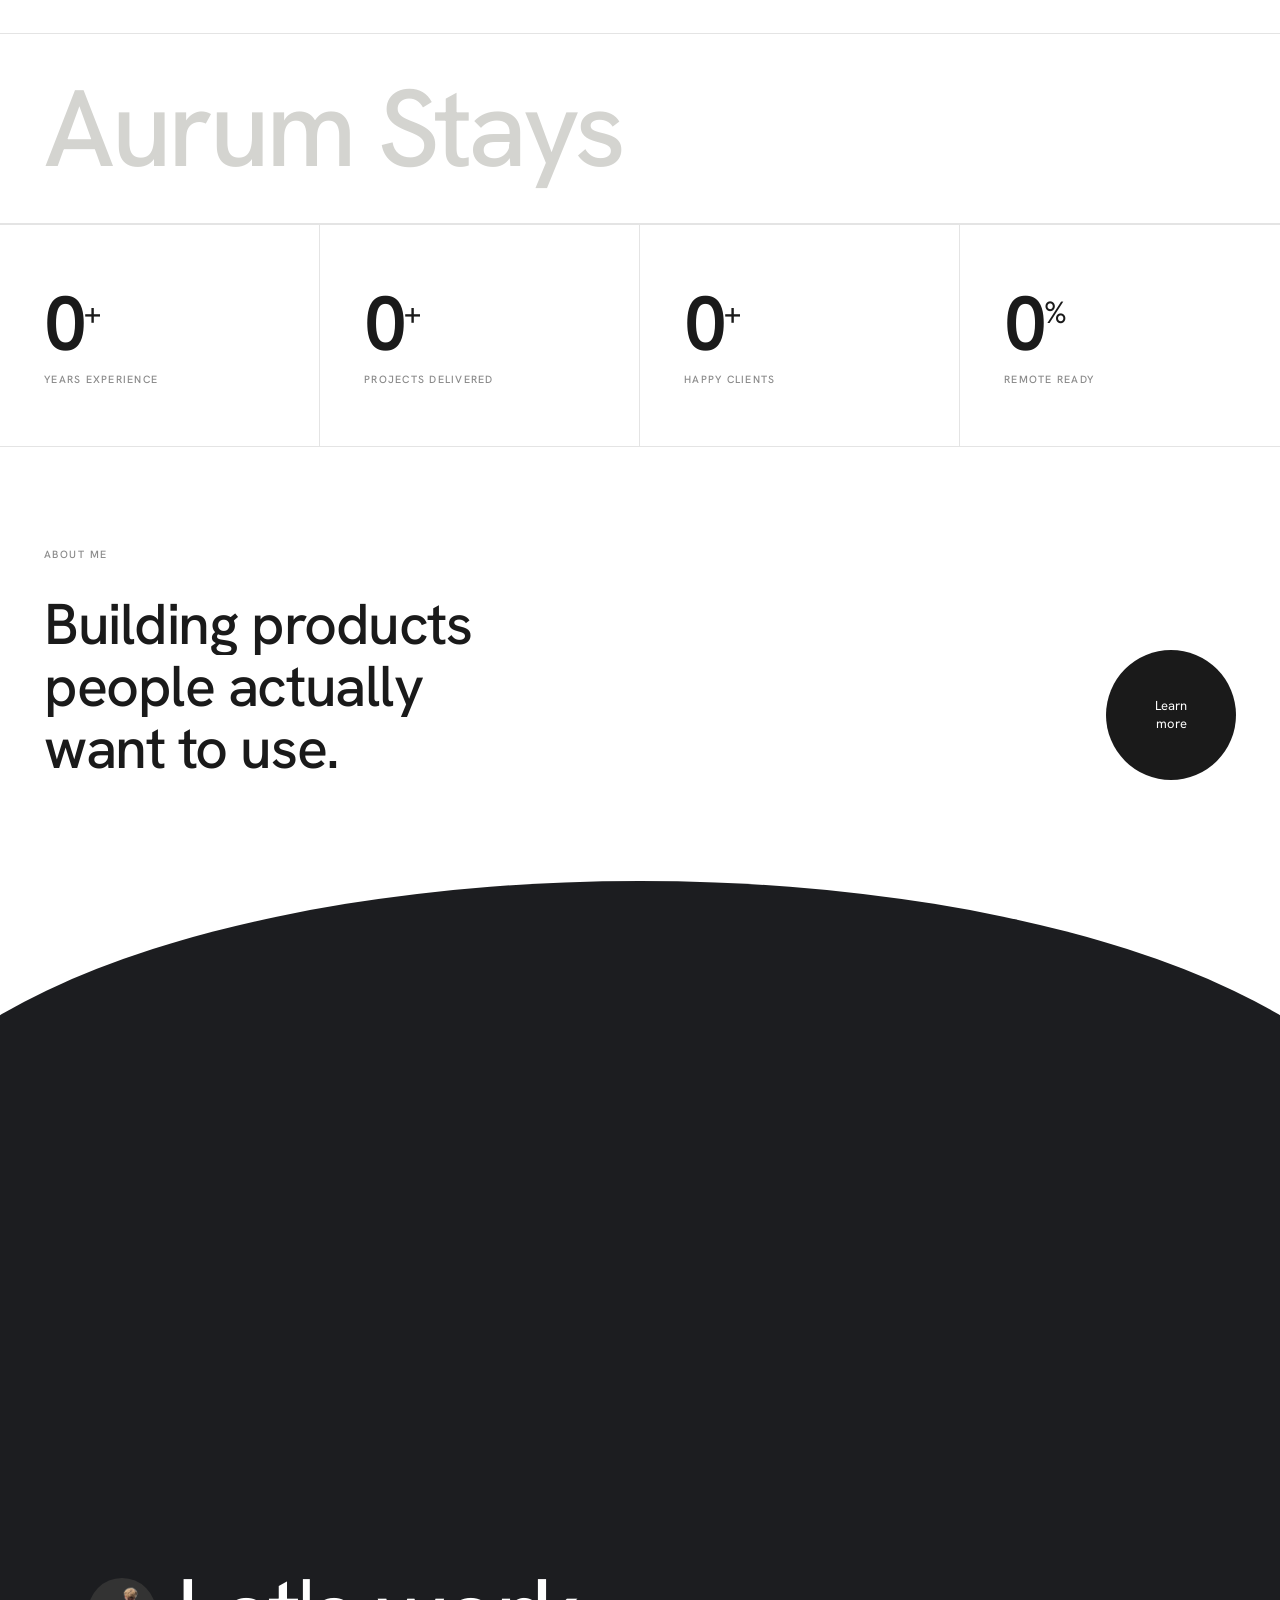
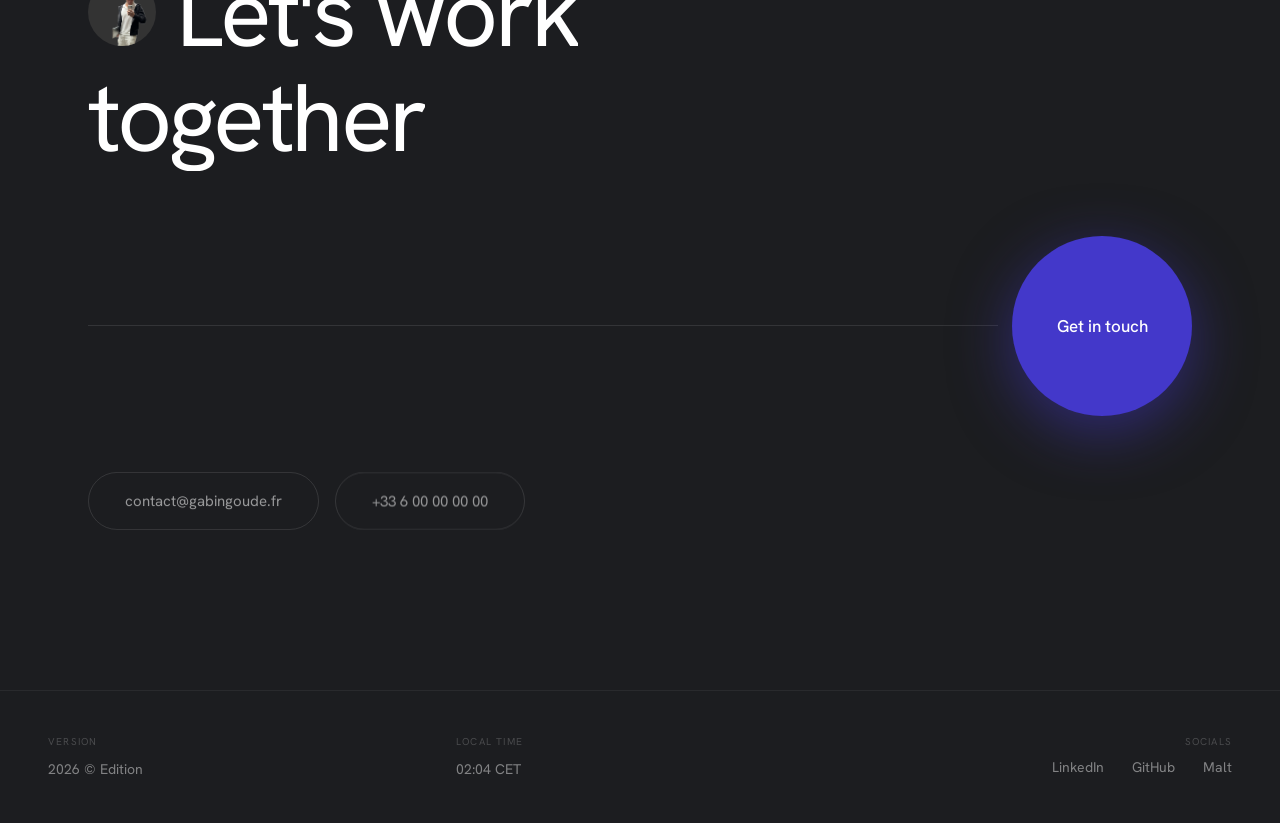
==== commit 6cd93f48: "feat: unified curved transitions + preloader" ====
--- a/index.html
+++ b/index.html
@@ -14,7 +14,13 @@
 
   <div id="cur"></div>
   <div id="curR"></div>
-  <div class="page-cover" id="pageCover"></div>
+
+  <!-- Preloader — homepage only -->
+  <div id="preloader">
+    <div class="pre-word"><span id="preTxt">Gabin Goude</span></div>
+    <div class="pre-line-wrap"><div class="pre-line" id="preLine"></div></div>
+    <span class="pre-pct" id="prePct">0%</span>
+  </div>
 
   <a href="about.html" id="aboutBubble">About me</a>
   <div id="hamBtn"><span></span><span></span></div>
@@ -189,6 +195,7 @@
   <script src="https://cdnjs.cloudflare.com/ajax/libs/gsap/3.12.5/gsap.min.js"></script>
   <script src="https://cdnjs.cloudflare.com/ajax/libs/gsap/3.12.5/ScrollTrigger.min.js"></script>
   <script src="js/page-transition.js"></script>
+  <script src="js/preloader.js"></script>
   <script src="js/cursor.js"></script>
   <script src="js/marquee.js"></script>
   <script src="js/preview-card.js"></script>
@@ -282,22 +289,6 @@
     }
     updateTime();
     setInterval(updateTime, 30000);
-
-    // === Page transitions ===
-    var cover=document.getElementById('pageCover');
-    function goTo(href){
-      cover.style.transform='translateY(0)';
-      setTimeout(function(){window.location.href=href},700);
-    }
-    // Exit transition on click
-    document.querySelectorAll('.cta-circle, #aboutBubble, .nav-links a[href]:not([href^="#"]), .ds-touch-btn').forEach(function(el){
-      el.addEventListener('click',function(e){
-        var href = el.getAttribute('href') || el.dataset.href;
-        if(!href||href.startsWith('#')||href.startsWith('http'))return;
-        e.preventDefault();
-        goTo(href);
-      });
-    });
   </script>
 </body>
 </html>
--- a/css/style.css
+++ b/css/style.css
@@ -27,7 +27,7 @@
   position: fixed;
   inset: 0;
   background: #1a1a1a;
-  z-index: 9000;
+  z-index: 9999;
   display: flex;
   align-items: center;
   justify-content: center;
@@ -537,7 +537,7 @@
   pointer-events: none;
   z-index: 600;
   opacity: 0;
-  transition: opacity .35s ease;
+  transition: opacity .3s ease;
 }
 
 #previewCard.show {
@@ -549,7 +549,7 @@
   height: 100%;
   position: relative;
   background: #e8e5de;
-  padding: 36px;
+  padding: 32px;
   overflow: hidden;
 }
 
@@ -1008,5 +1008,34 @@
 #hamBtn { transition: transform .35s cubic-bezier(.16,1,.3,1), background .3s; will-change: transform; }
 #hamBtn:hover { background: #4338ca; }
 
-/* PAGE TRANSITION */
-.page-cover{position:fixed;inset:0;background:#1c1d20;z-index:9999;pointer-events:none;transition:transform .7s cubic-bezier(.76,0,.24,1);transform:translateY(-100%)}
+/* ═══ PAGE TRANSITION OVERLAY ═══ */
+#pageOverlay {
+  position: fixed;
+  inset: 0;
+  z-index: 9998;
+  pointer-events: none;
+  overflow: hidden;
+}
+#pageOverlay.active {
+  pointer-events: all;
+}
+.po-bg {
+  position: absolute;
+  inset: 0;
+  background: #1c1d20;
+  will-change: transform, border-radius;
+}
+.po-text {
+  position: absolute;
+  top: 50%;
+  left: 50%;
+  transform: translate(-50%, -50%);
+  font-family: 'Hanken Grotesk', sans-serif;
+  font-size: clamp(28px, 5vw, 64px);
+  font-weight: 600;
+  letter-spacing: -.04em;
+  color: #fff;
+  white-space: nowrap;
+  overflow: hidden;
+  z-index: 2;
+}
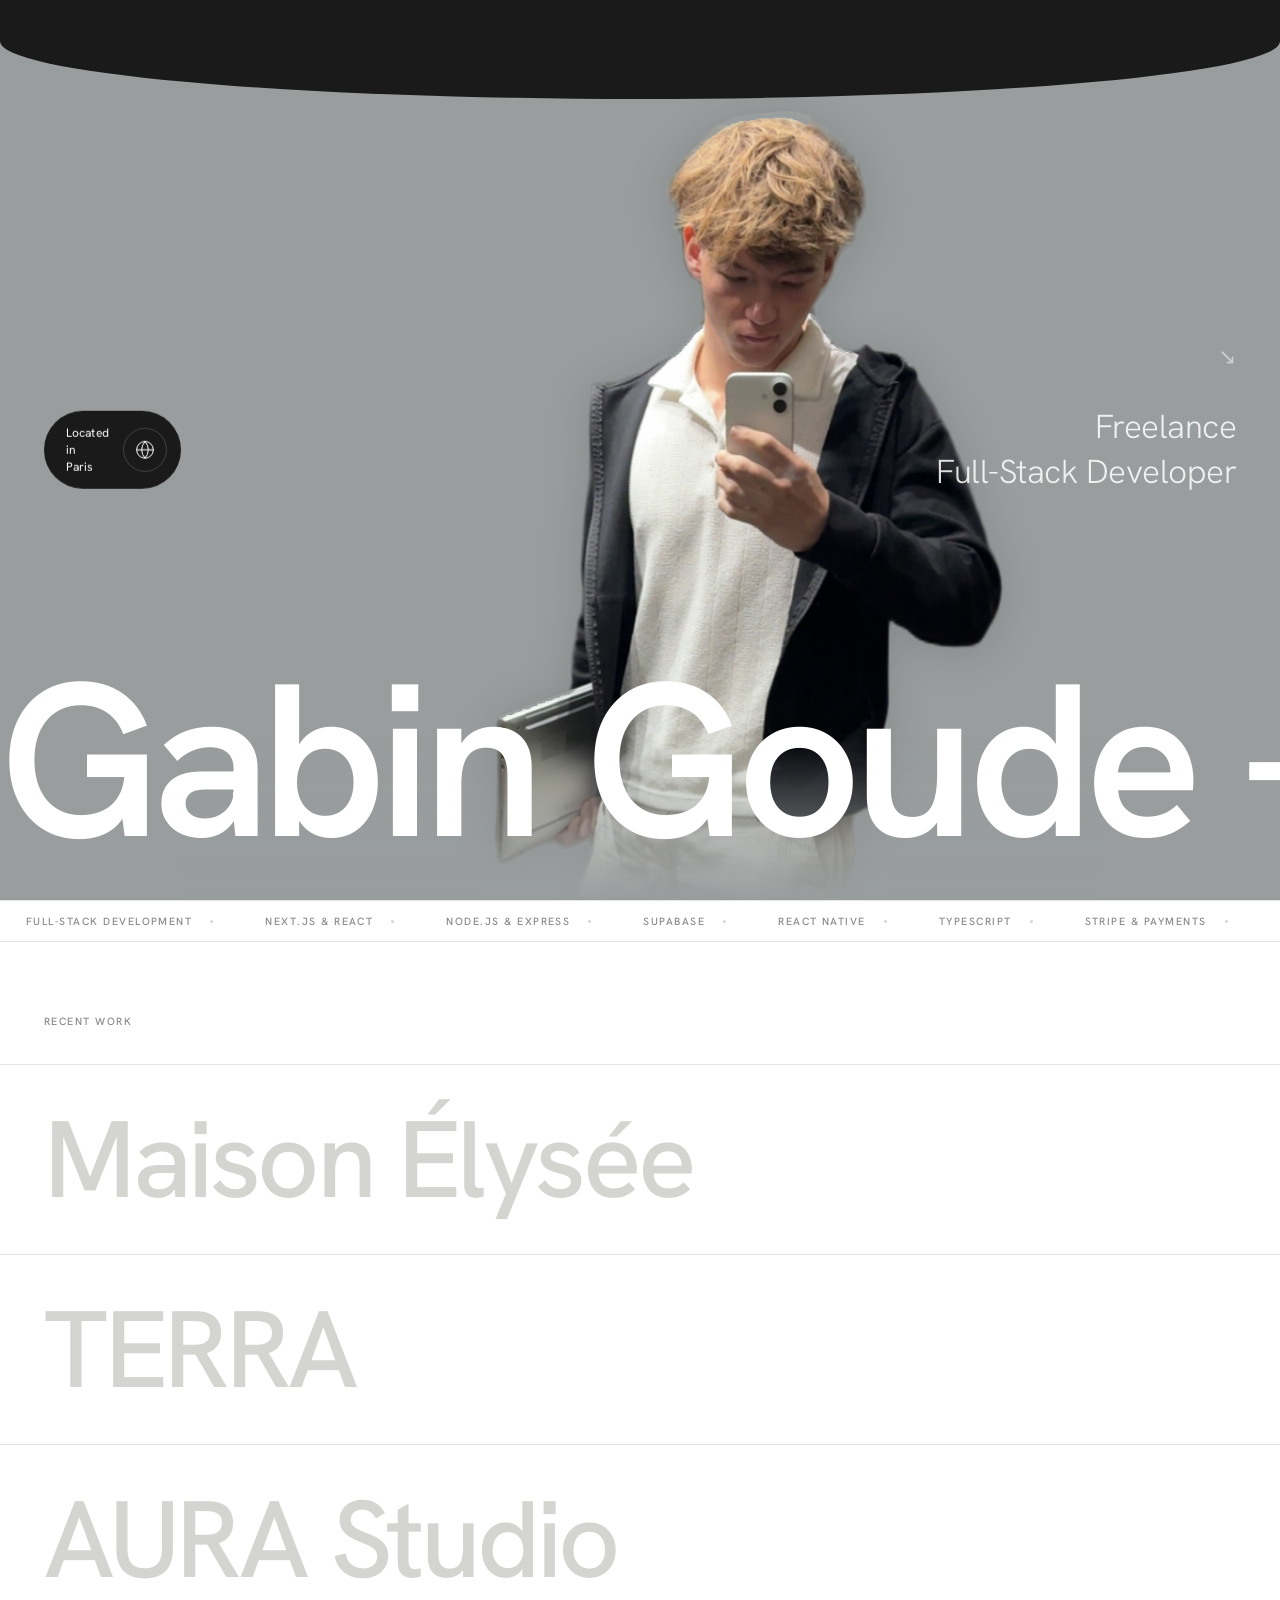
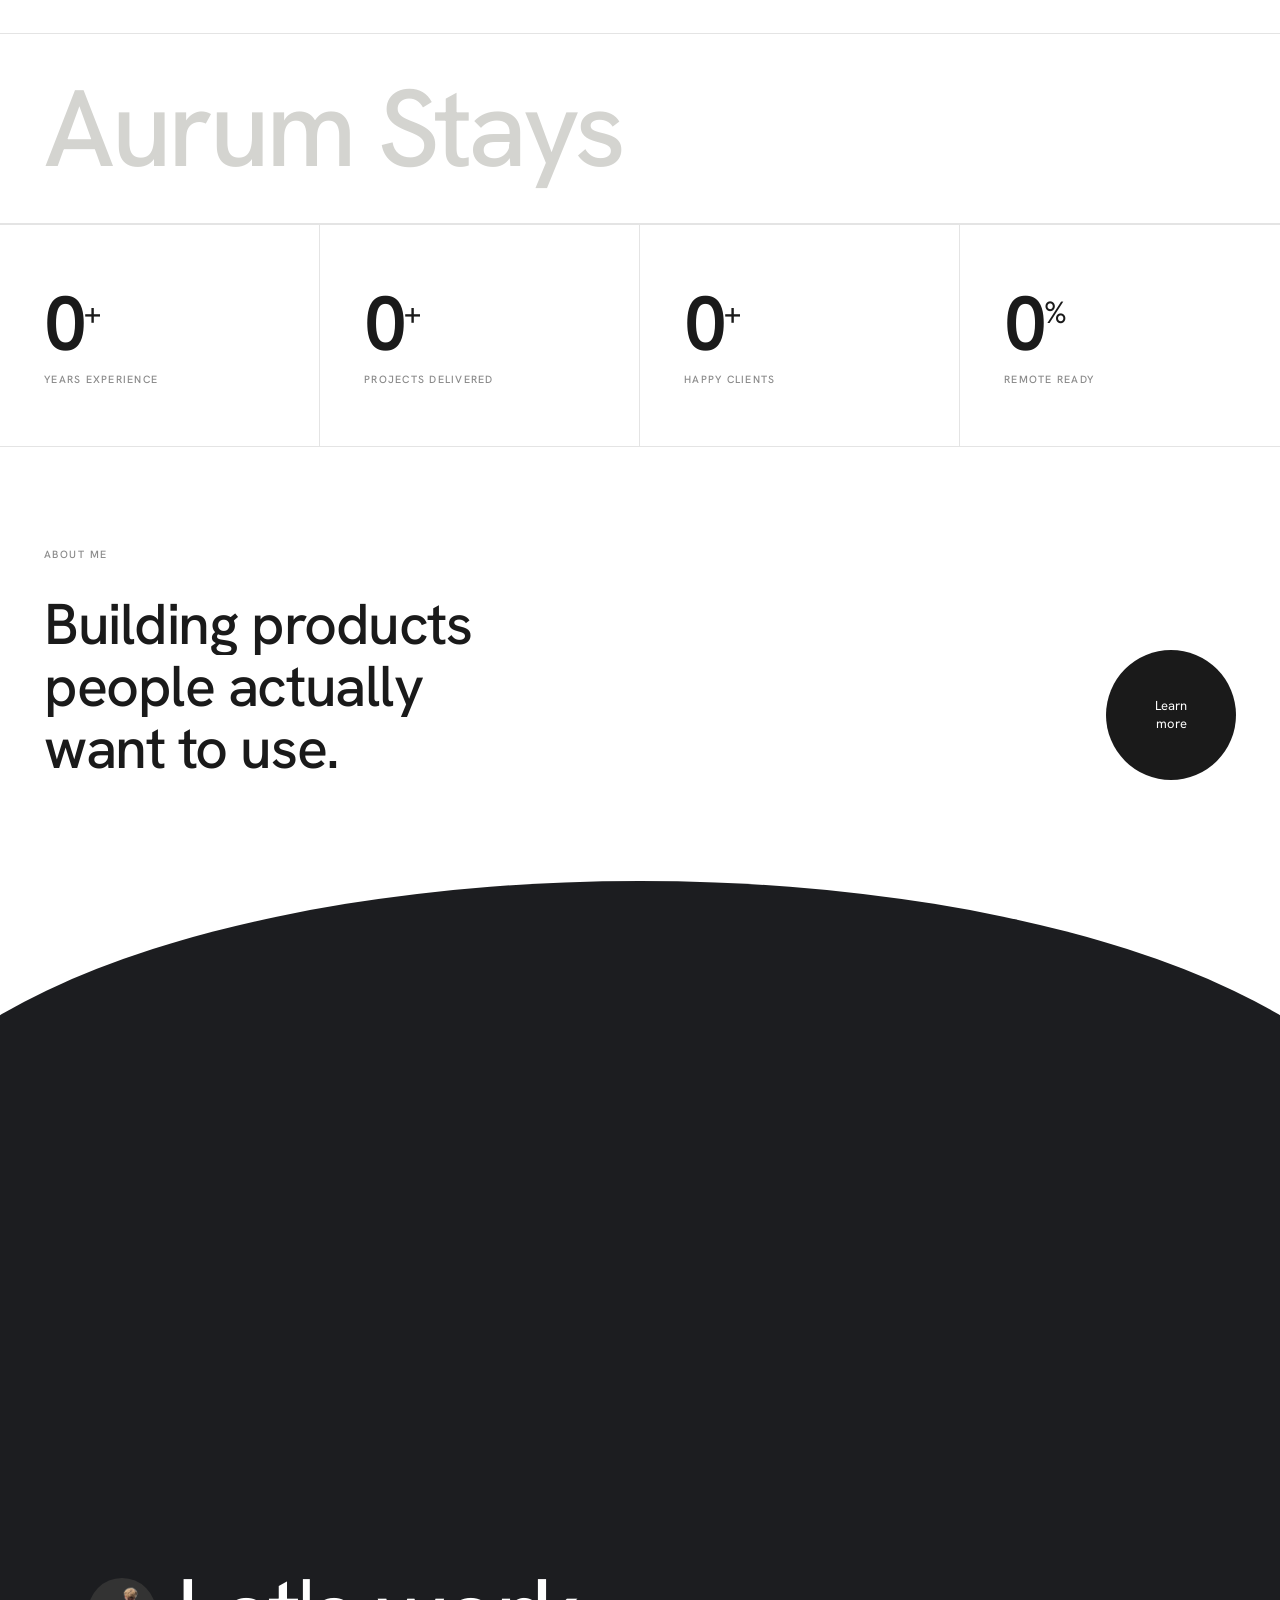
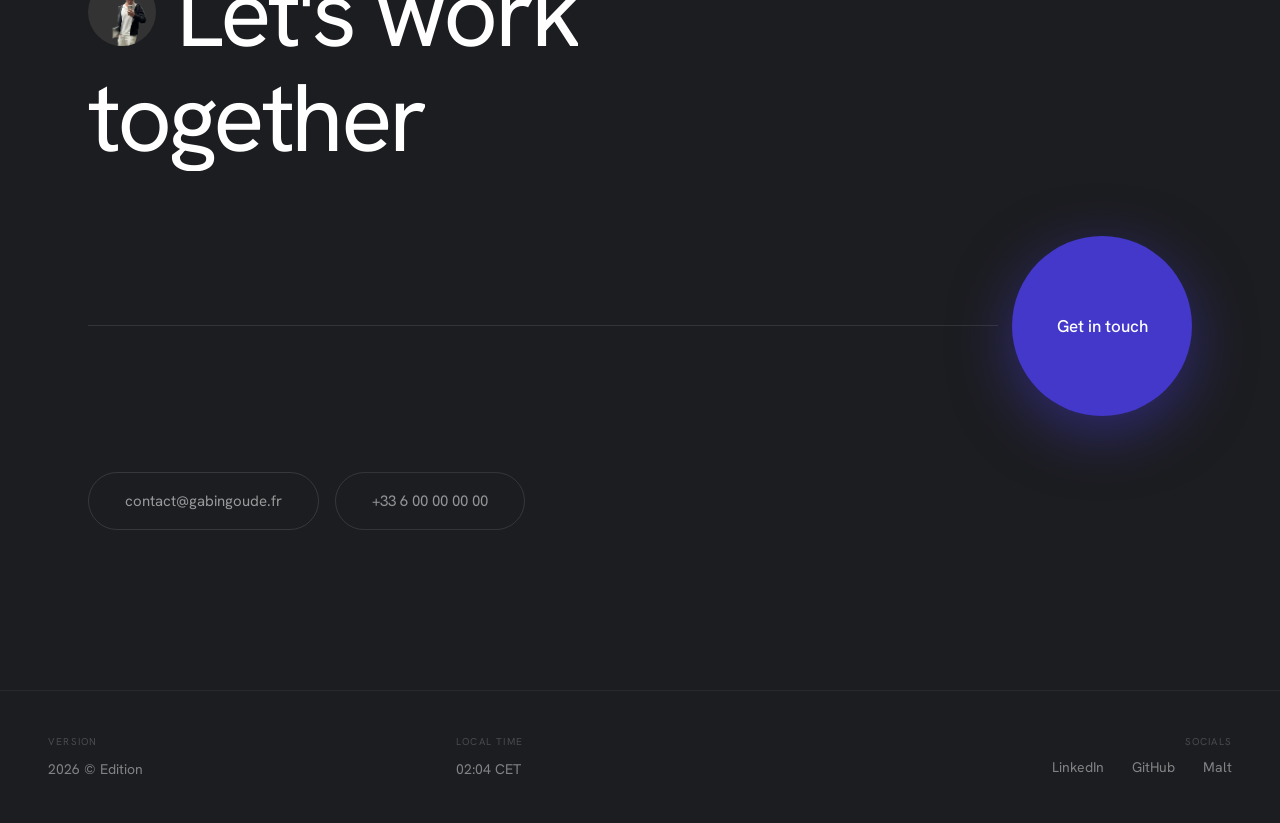
==== commit 2e069735: "fix: preloader only on first visit, curved transition on return" ====
--- a/index.html
+++ b/index.html
@@ -9,6 +9,9 @@
   <link rel="preconnect" href="https://fonts.gstatic.com" crossorigin/>
   <link href="https://fonts.googleapis.com/css2?family=Hanken+Grotesk:wght@300;400;500;600;700&display=swap" rel="stylesheet"/>
   <link rel="stylesheet" href="css/style.css"/>
+  <!-- Instant overlay: prevents white flash between pages -->
+  <style>#pageOverlay{position:fixed;inset:0;z-index:9998;pointer-events:all;overflow:hidden}.po-bg{position:absolute;left:0;right:0;top:-15%;height:130%;background:#1c1d20;will-change:transform}.po-text{position:absolute;top:50%;left:50%;transform:translate(-50%,-50%);font-family:"Hanken Grotesk",sans-serif;font-size:clamp(28px,5vw,64px);font-weight:600;letter-spacing:-.04em;color:#fff;white-space:nowrap;overflow:hidden;z-index:2}</style>
+  <script>var _po=document.createElement("div");_po.id="pageOverlay";_po.innerHTML='<div class="po-bg"></div><span class="po-text"></span>';document.documentElement.appendChild(_po);</script>
 </head>
 <body>
 
--- a/css/style.css
+++ b/css/style.css
@@ -10,6 +10,7 @@
 html {
   overflow-y: scroll;
   scroll-behavior: smooth;
+  background: #1c1d20;
 }
 
 body {
@@ -1021,9 +1022,14 @@
 }
 .po-bg {
   position: absolute;
-  inset: 0;
+  left: 0;
+  right: 0;
+  top: -15%;
+  height: 130%;
   background: #1c1d20;
   will-change: transform, border-radius;
+  /* DEFAULT: covers screen. JS moves it away after enter animation. */
+  transform: translateY(0%);
 }
 .po-text {
   position: absolute;
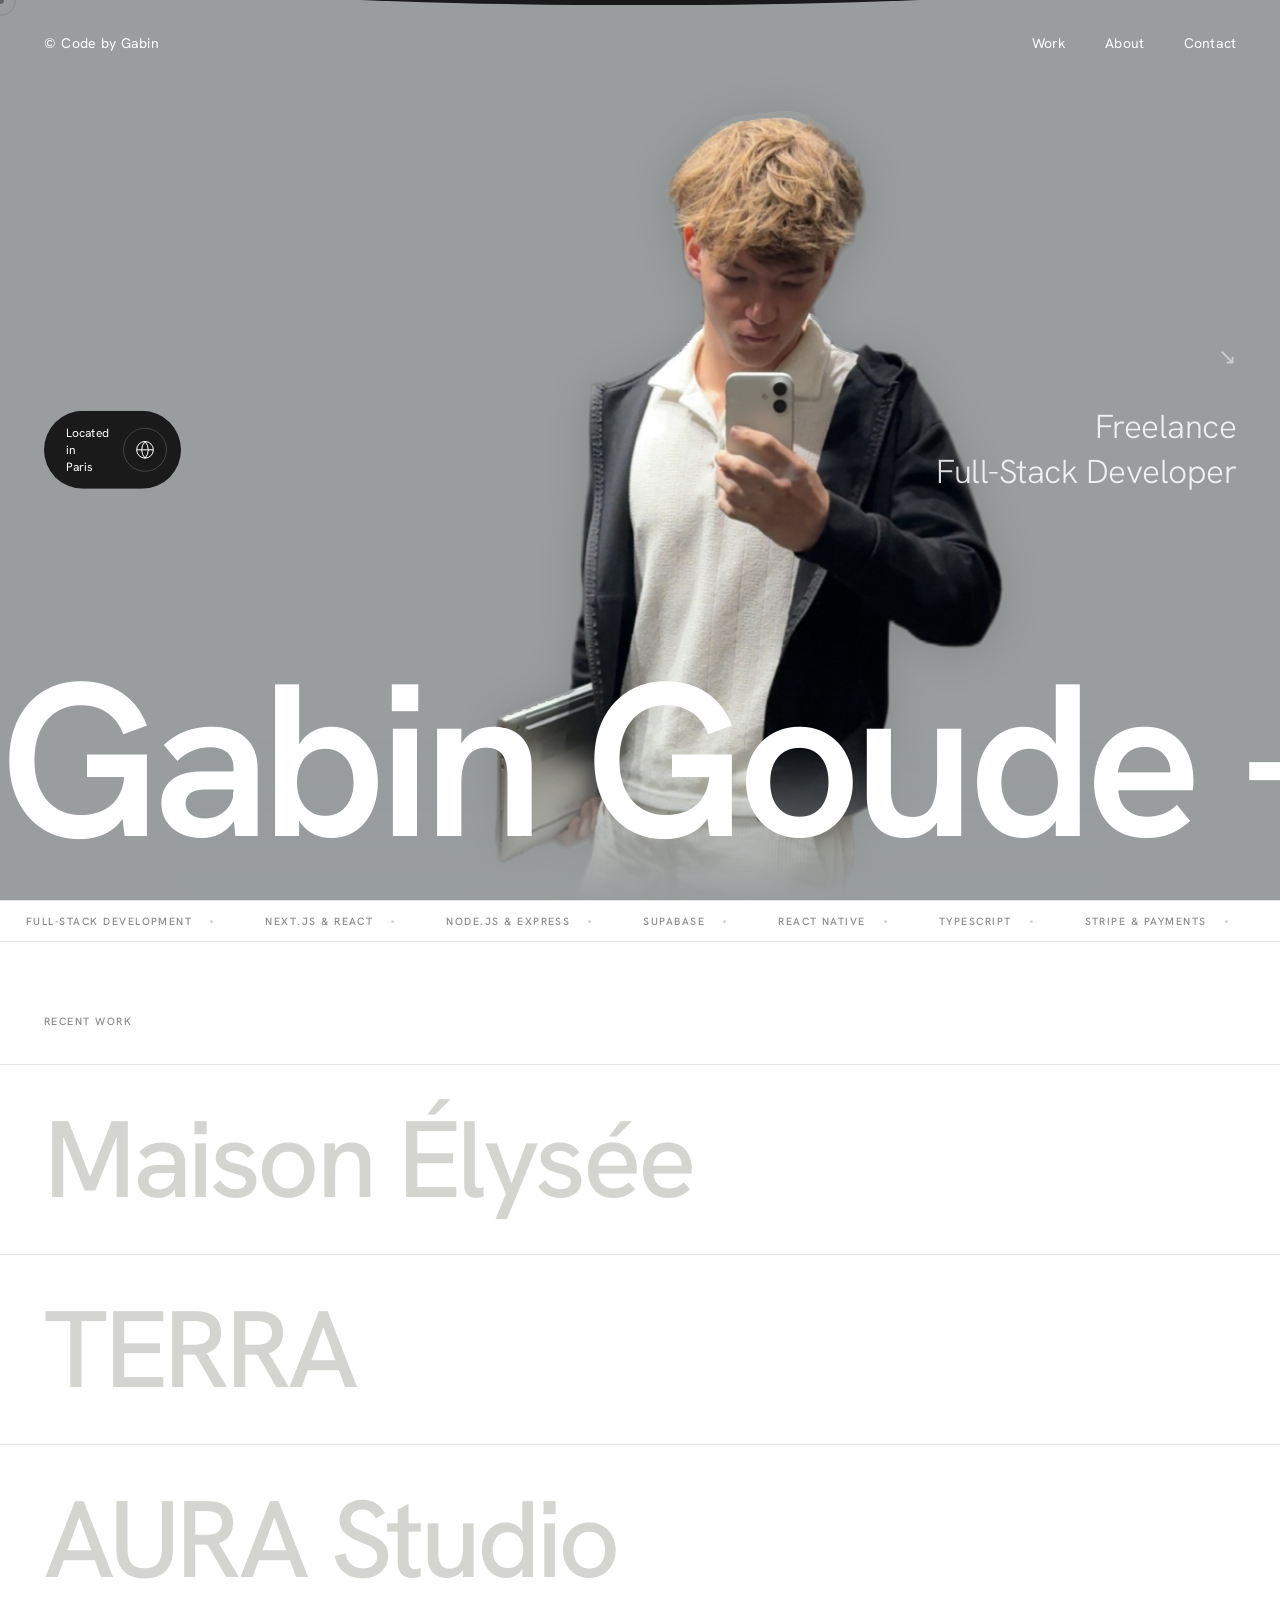
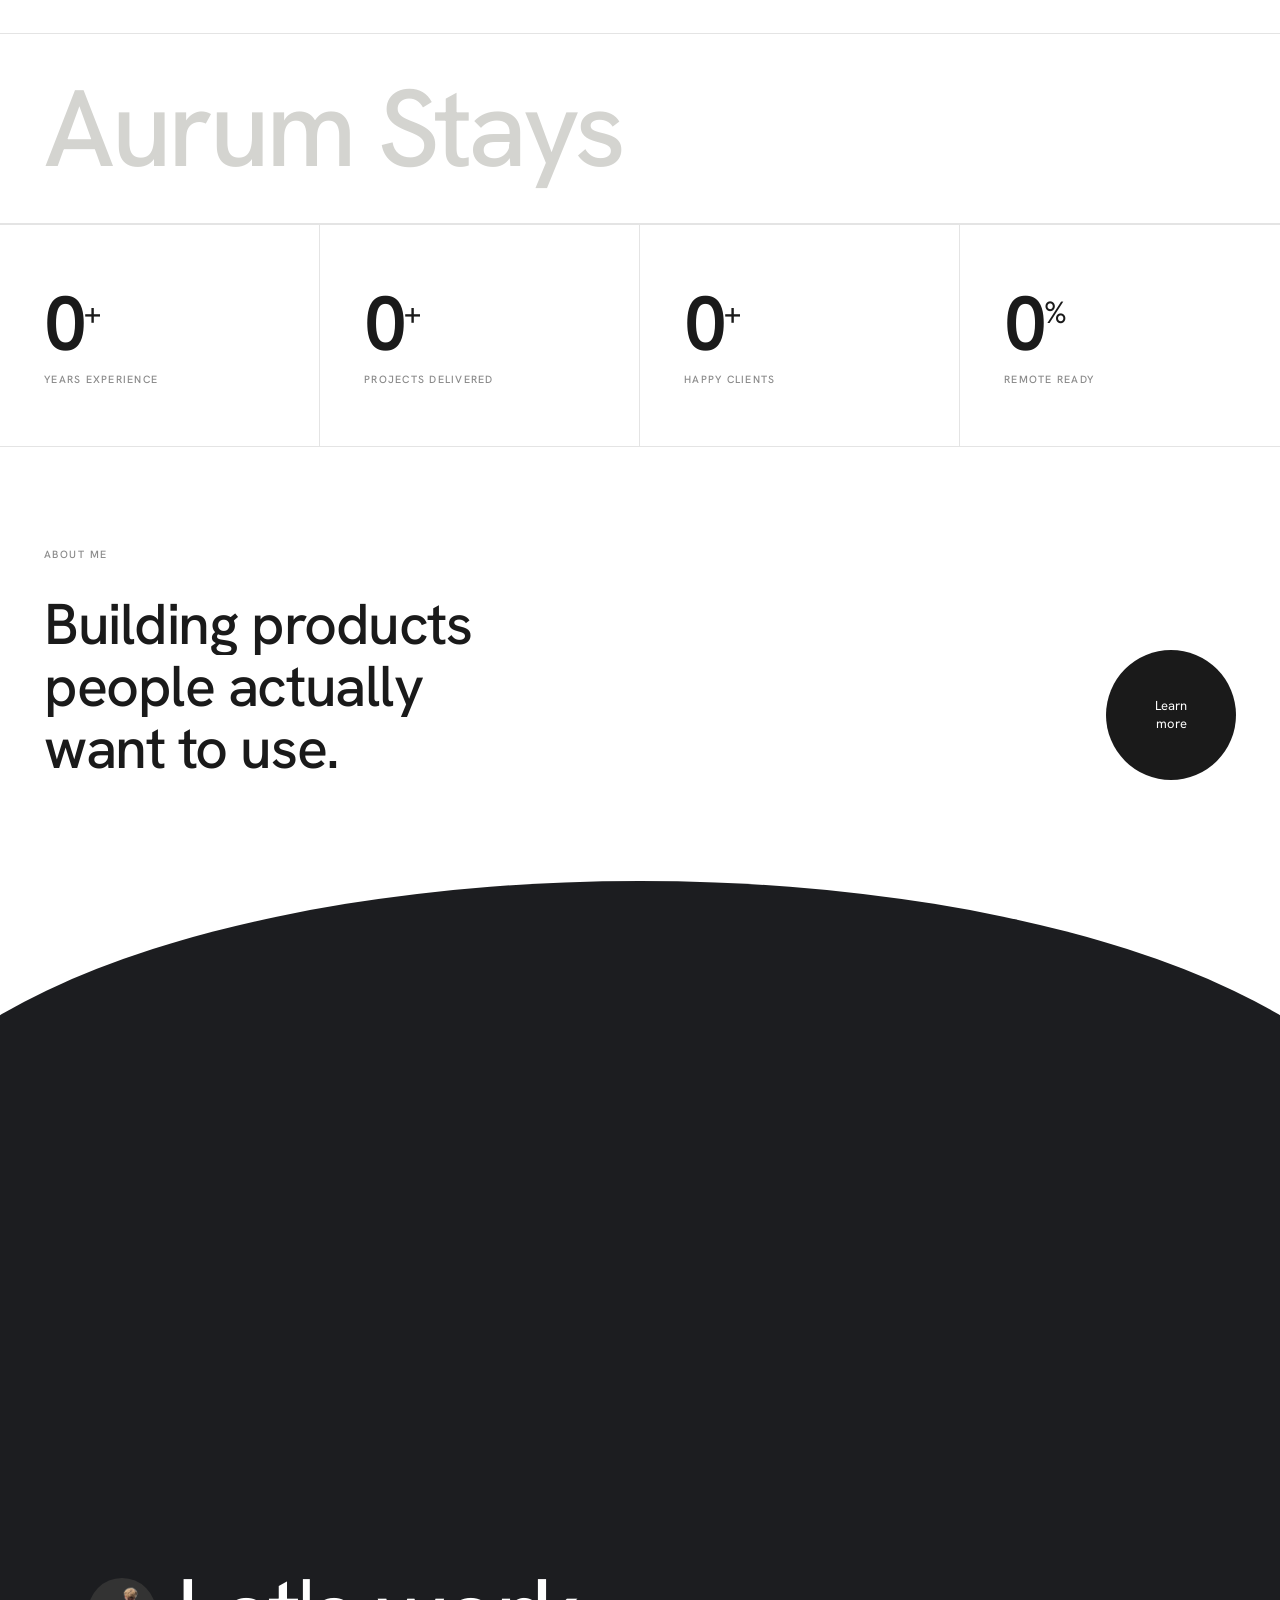
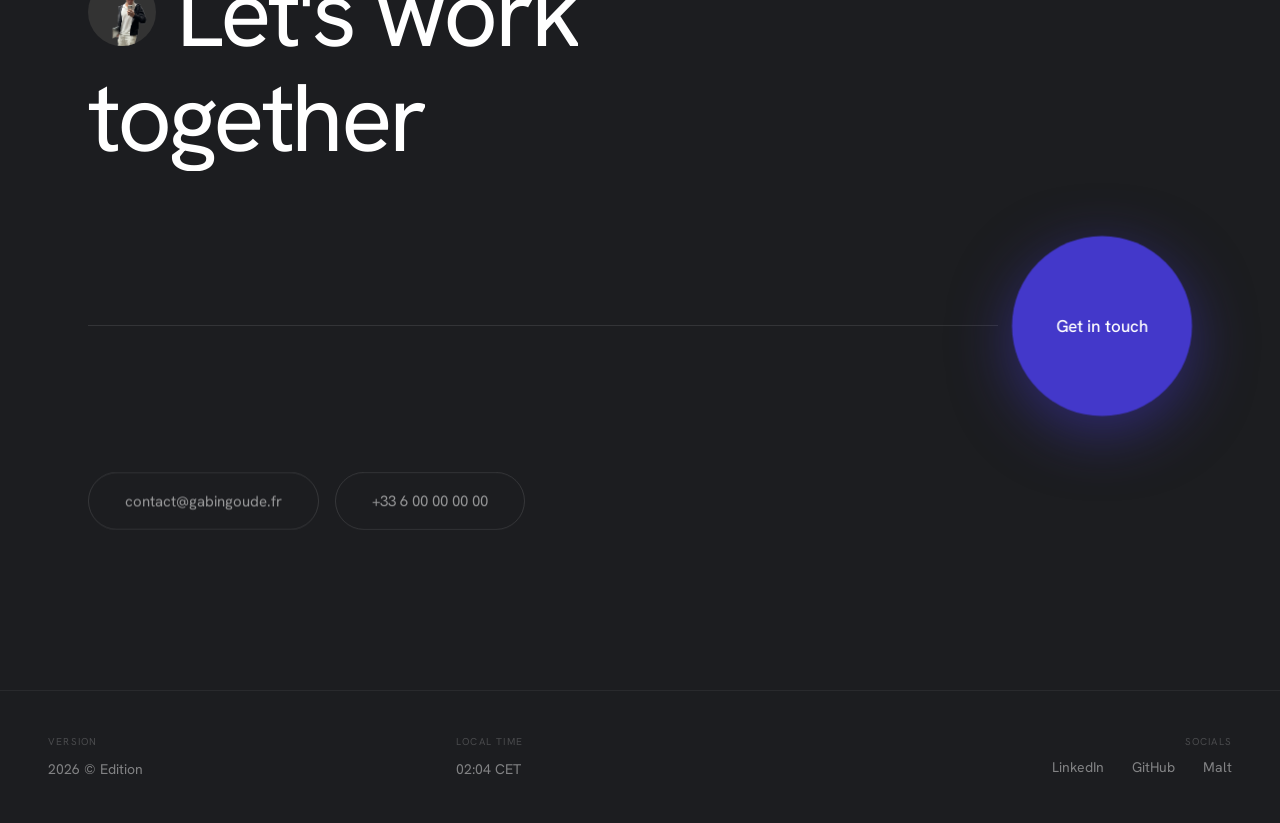
==== commit f428f3fe: "fix: preloader on first visit, centered text, no hero flash" ====
--- a/index.html
+++ b/index.html
@@ -10,8 +10,8 @@
   <link href="https://fonts.googleapis.com/css2?family=Hanken+Grotesk:wght@300;400;500;600;700&display=swap" rel="stylesheet"/>
   <link rel="stylesheet" href="css/style.css"/>
   <!-- Instant overlay: prevents white flash between pages -->
-  <style>#pageOverlay{position:fixed;inset:0;z-index:9998;pointer-events:all;overflow:hidden}.po-bg{position:absolute;left:0;right:0;top:-15%;height:130%;background:#1c1d20;will-change:transform}.po-text{position:absolute;top:50%;left:50%;transform:translate(-50%,-50%);font-family:"Hanken Grotesk",sans-serif;font-size:clamp(28px,5vw,64px);font-weight:600;letter-spacing:-.04em;color:#fff;white-space:nowrap;overflow:hidden;z-index:2}</style>
-  <script>var _po=document.createElement("div");_po.id="pageOverlay";_po.innerHTML='<div class="po-bg"></div><span class="po-text"></span>';document.documentElement.appendChild(_po);</script>
+  <style>#pageOverlay{position:fixed;inset:0;z-index:9998;pointer-events:all;overflow:hidden}.po-bg{position:absolute;left:0;right:0;top:-15%;height:130%;background:#1c1d20;will-change:transform}.po-text-wrap{position:absolute;inset:0;display:flex;align-items:center;justify-content:center;z-index:2;overflow:hidden}.po-text{font-family:"Hanken Grotesk",sans-serif;font-size:clamp(28px,5vw,64px);font-weight:600;letter-spacing:-.04em;color:#fff;white-space:nowrap;will-change:transform}</style>
+  <script>var _po=document.createElement("div");_po.id="pageOverlay";_po.innerHTML='<div class="po-bg"></div><div class="po-text-wrap"><span class="po-text"></span></div>';document.documentElement.appendChild(_po);</script>
 </head>
 <body>
 
--- a/css/style.css
+++ b/css/style.css
@@ -1028,20 +1028,24 @@
   height: 130%;
   background: #1c1d20;
   will-change: transform, border-radius;
-  /* DEFAULT: covers screen. JS moves it away after enter animation. */
+  /* CSS default: covers screen */
   transform: translateY(0%);
 }
+.po-text-wrap {
+  position: absolute;
+  inset: 0;
+  display: flex;
+  align-items: center;
+  justify-content: center;
+  z-index: 2;
+  overflow: hidden;
+}
 .po-text {
-  position: absolute;
-  top: 50%;
-  left: 50%;
-  transform: translate(-50%, -50%);
   font-family: 'Hanken Grotesk', sans-serif;
   font-size: clamp(28px, 5vw, 64px);
   font-weight: 600;
   letter-spacing: -.04em;
   color: #fff;
   white-space: nowrap;
-  overflow: hidden;
-  z-index: 2;
-}
+  will-change: transform;
+}
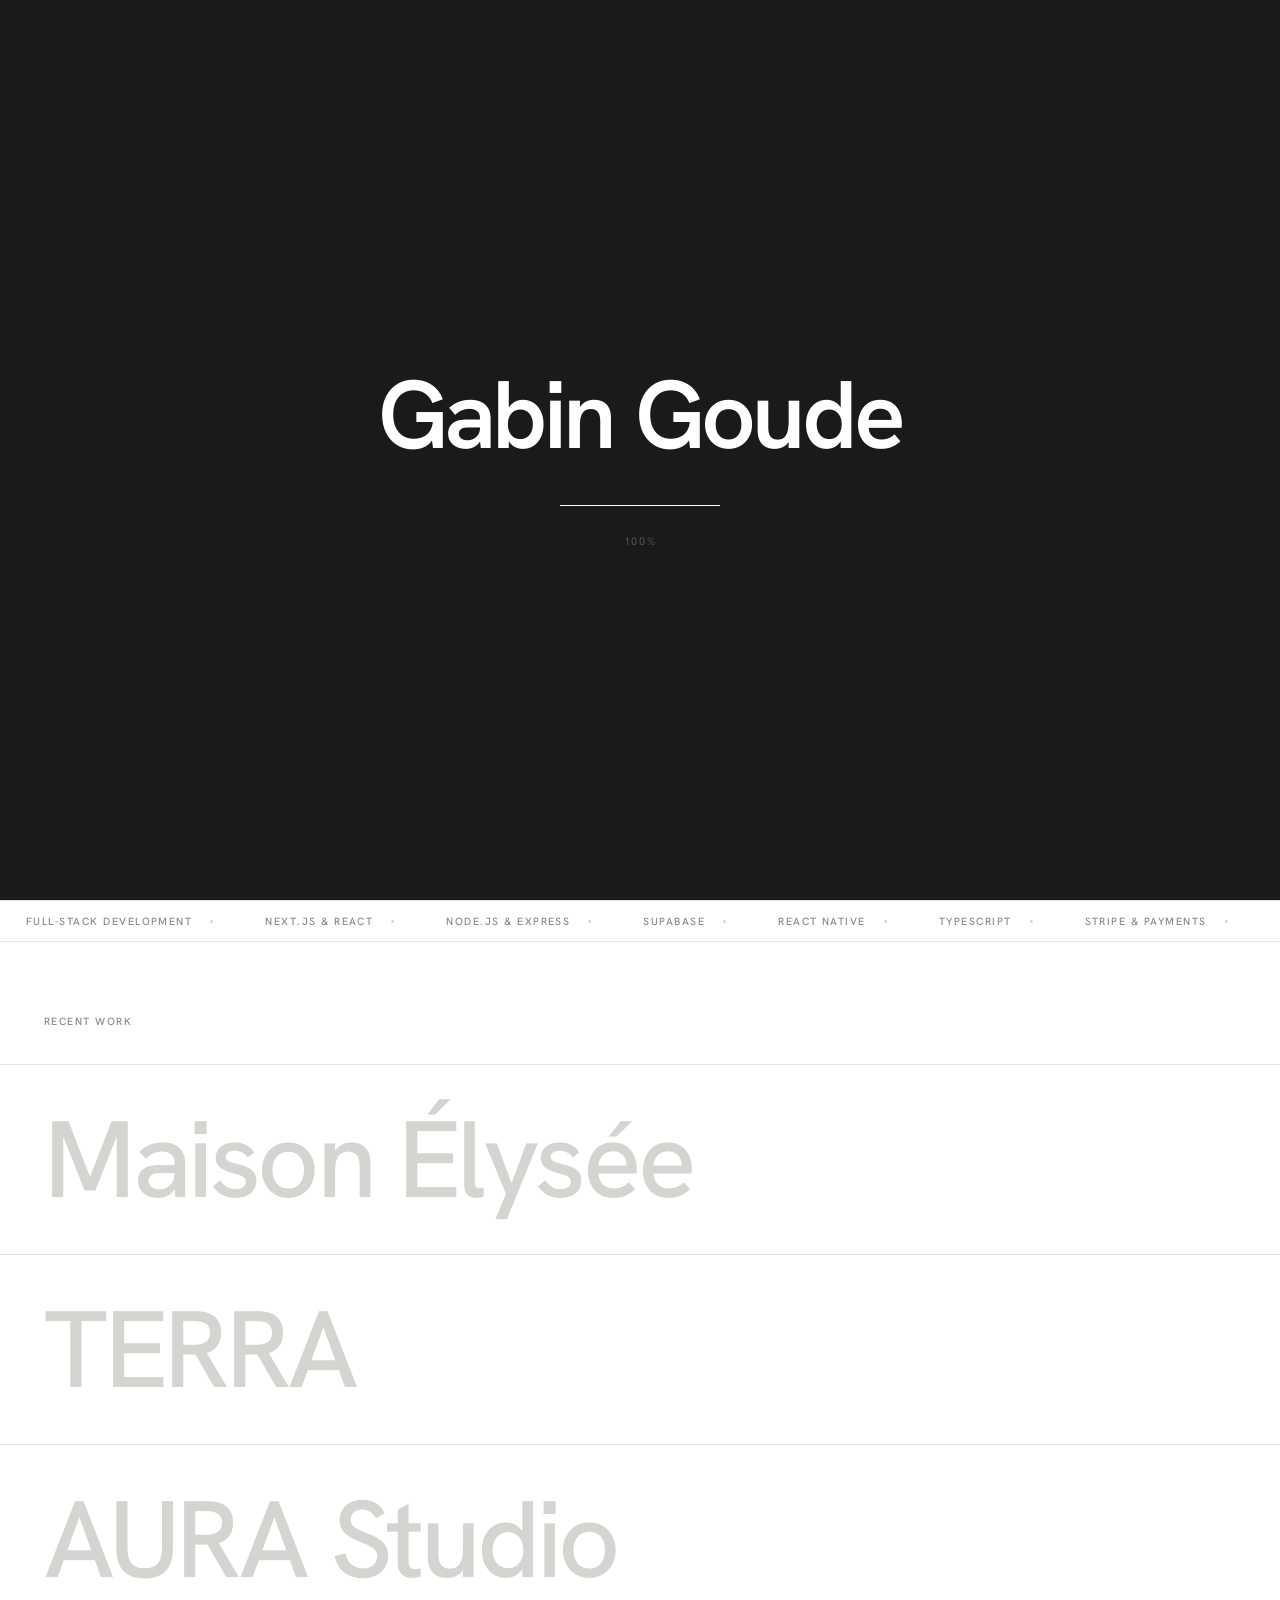
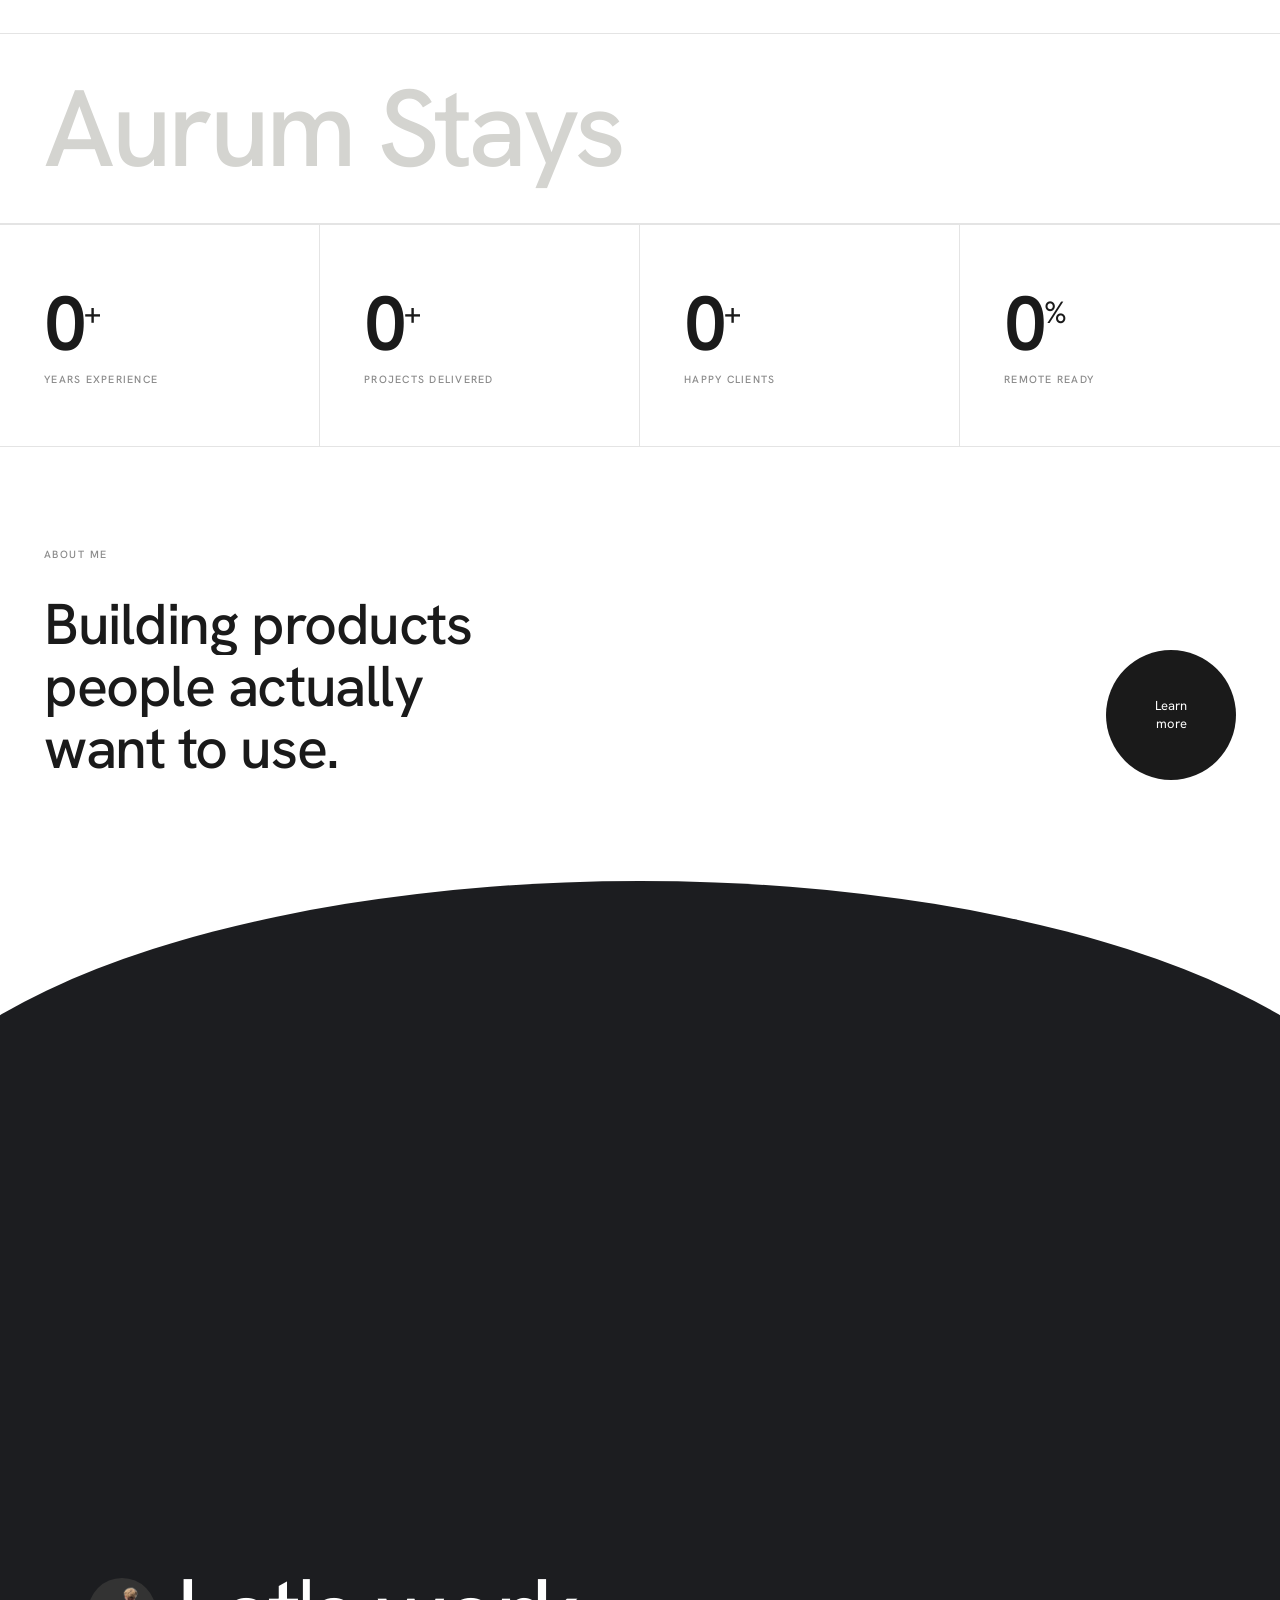
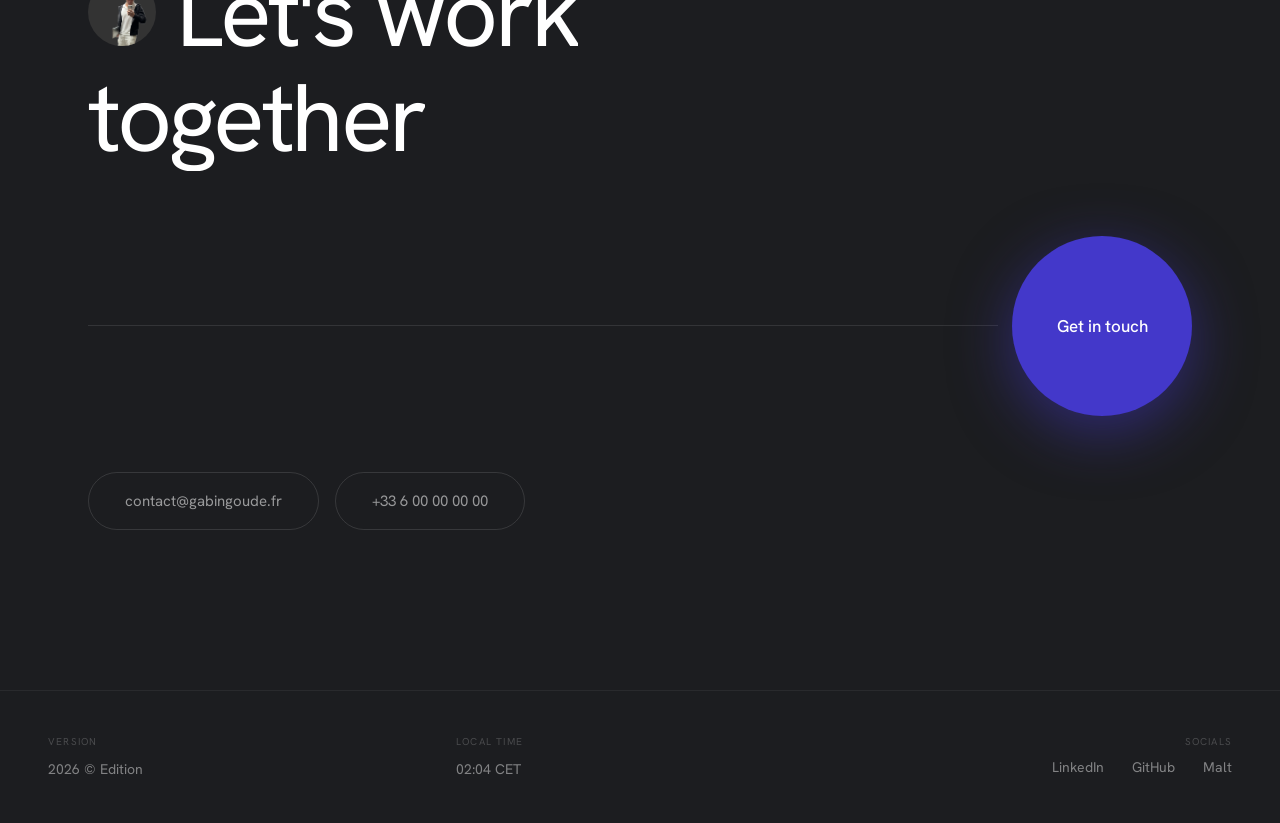
==== commit b5fce945: "feat: floating nav + hamburger menu on all pages" ====
--- a/index.html
+++ b/index.html
@@ -217,20 +217,6 @@
         btn.style.transform='translate(0,0)';
       });
     });
-    // Magnetic on floating UI
-    ['aboutBubble','hamBtn'].forEach(function(id){
-      var el=document.getElementById(id);
-      if(!el) return;
-      el.addEventListener('mousemove',function(e){
-        var r=el.getBoundingClientRect();
-        var x=e.clientX-r.left-r.width/2;
-        var y=e.clientY-r.top-r.height/2;
-        el.style.transform='translate('+x*.35+'px,'+y*.35+'px)';
-      });
-      el.addEventListener('mouseleave',function(){
-        el.style.transform='translate(0,0)';
-      });
-    });
 
     // === CURVE on scroll ===
     var dsCurve = document.getElementById('dsCurve');
--- a/css/style.css
+++ b/css/style.css
@@ -1001,7 +1001,10 @@
 
 /* Old footer removed */
 
-/* g-init — initial states handled by GSAP */
+/* g-init — hero elements start hidden, revealed by animations.js */
+#heroNav, #nameSlider, #heroPhoto, #heroRole, #locBadge, #heroArrow {
+  opacity: 0;
+}
 
 /* Magnetic hover for floating UI */
 #aboutBubble { transition: transform .4s cubic-bezier(.16,1,.3,1), background .3s; will-change: transform; }
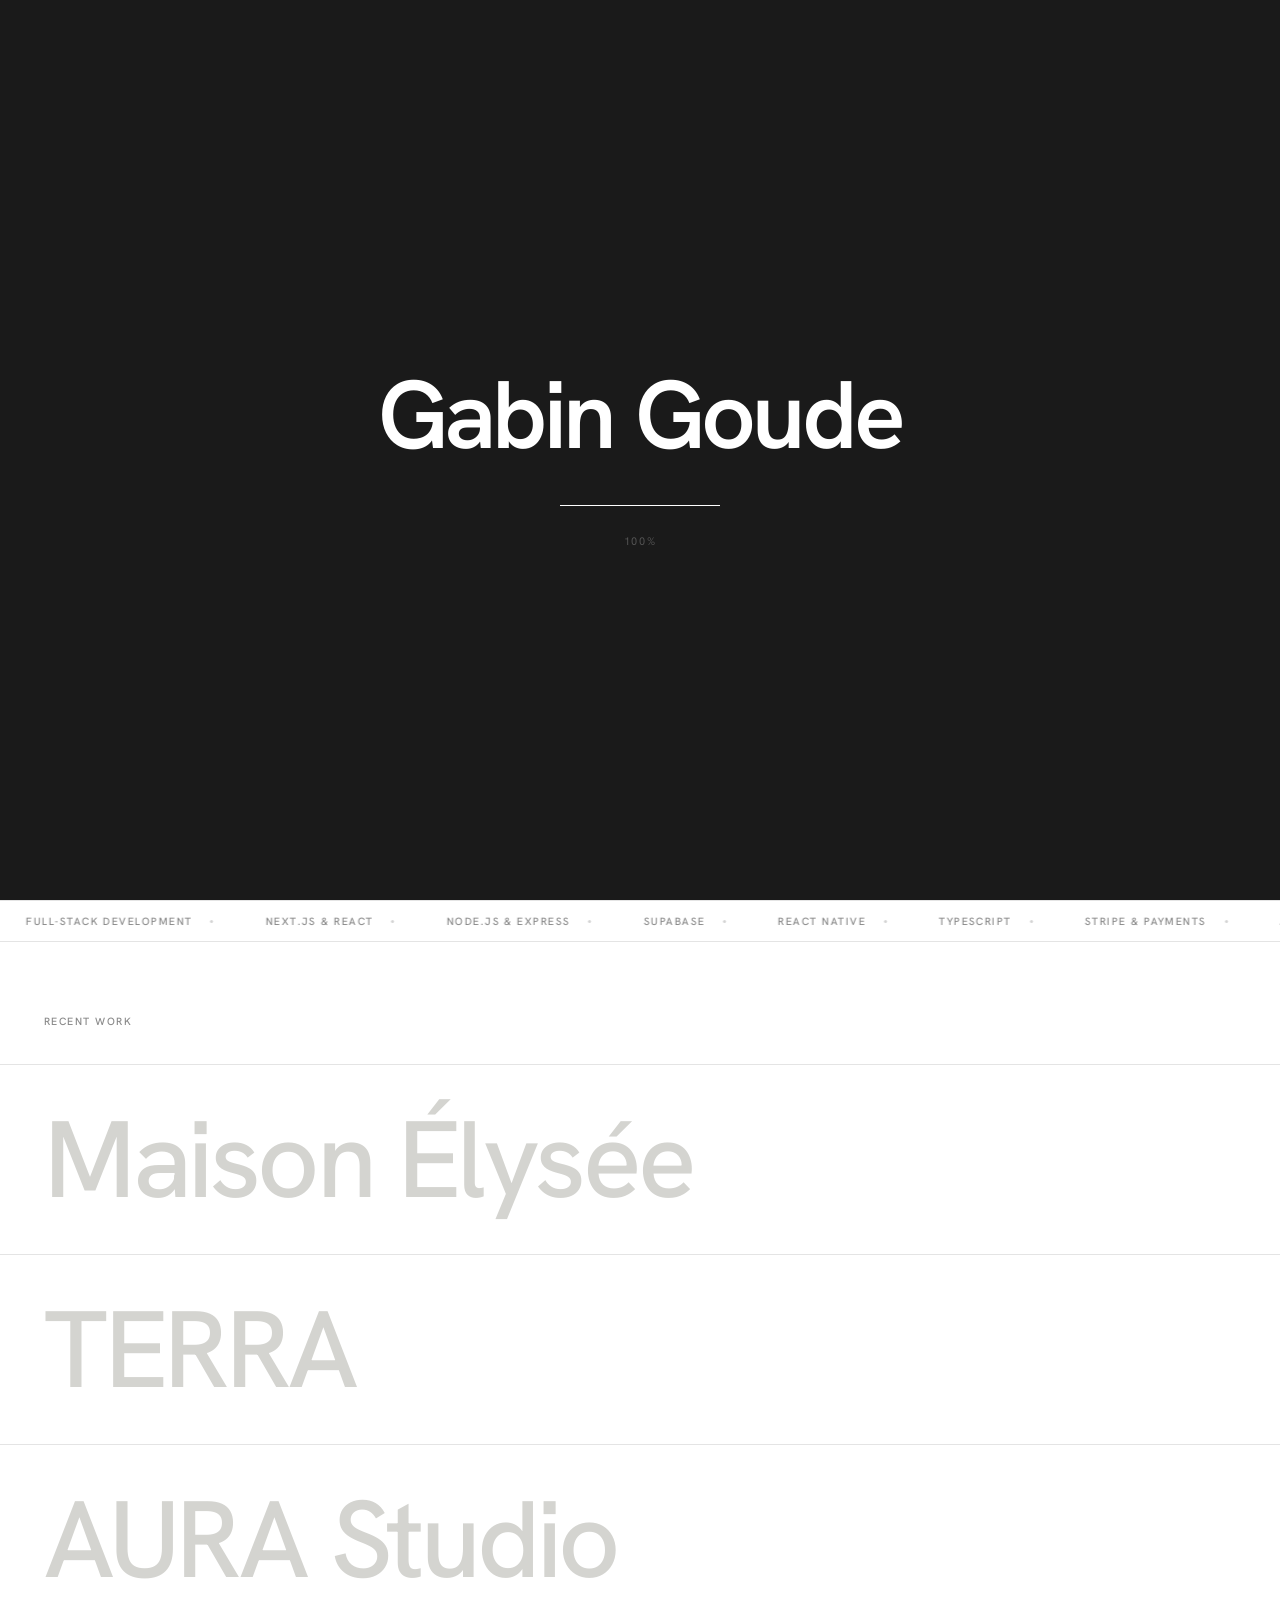
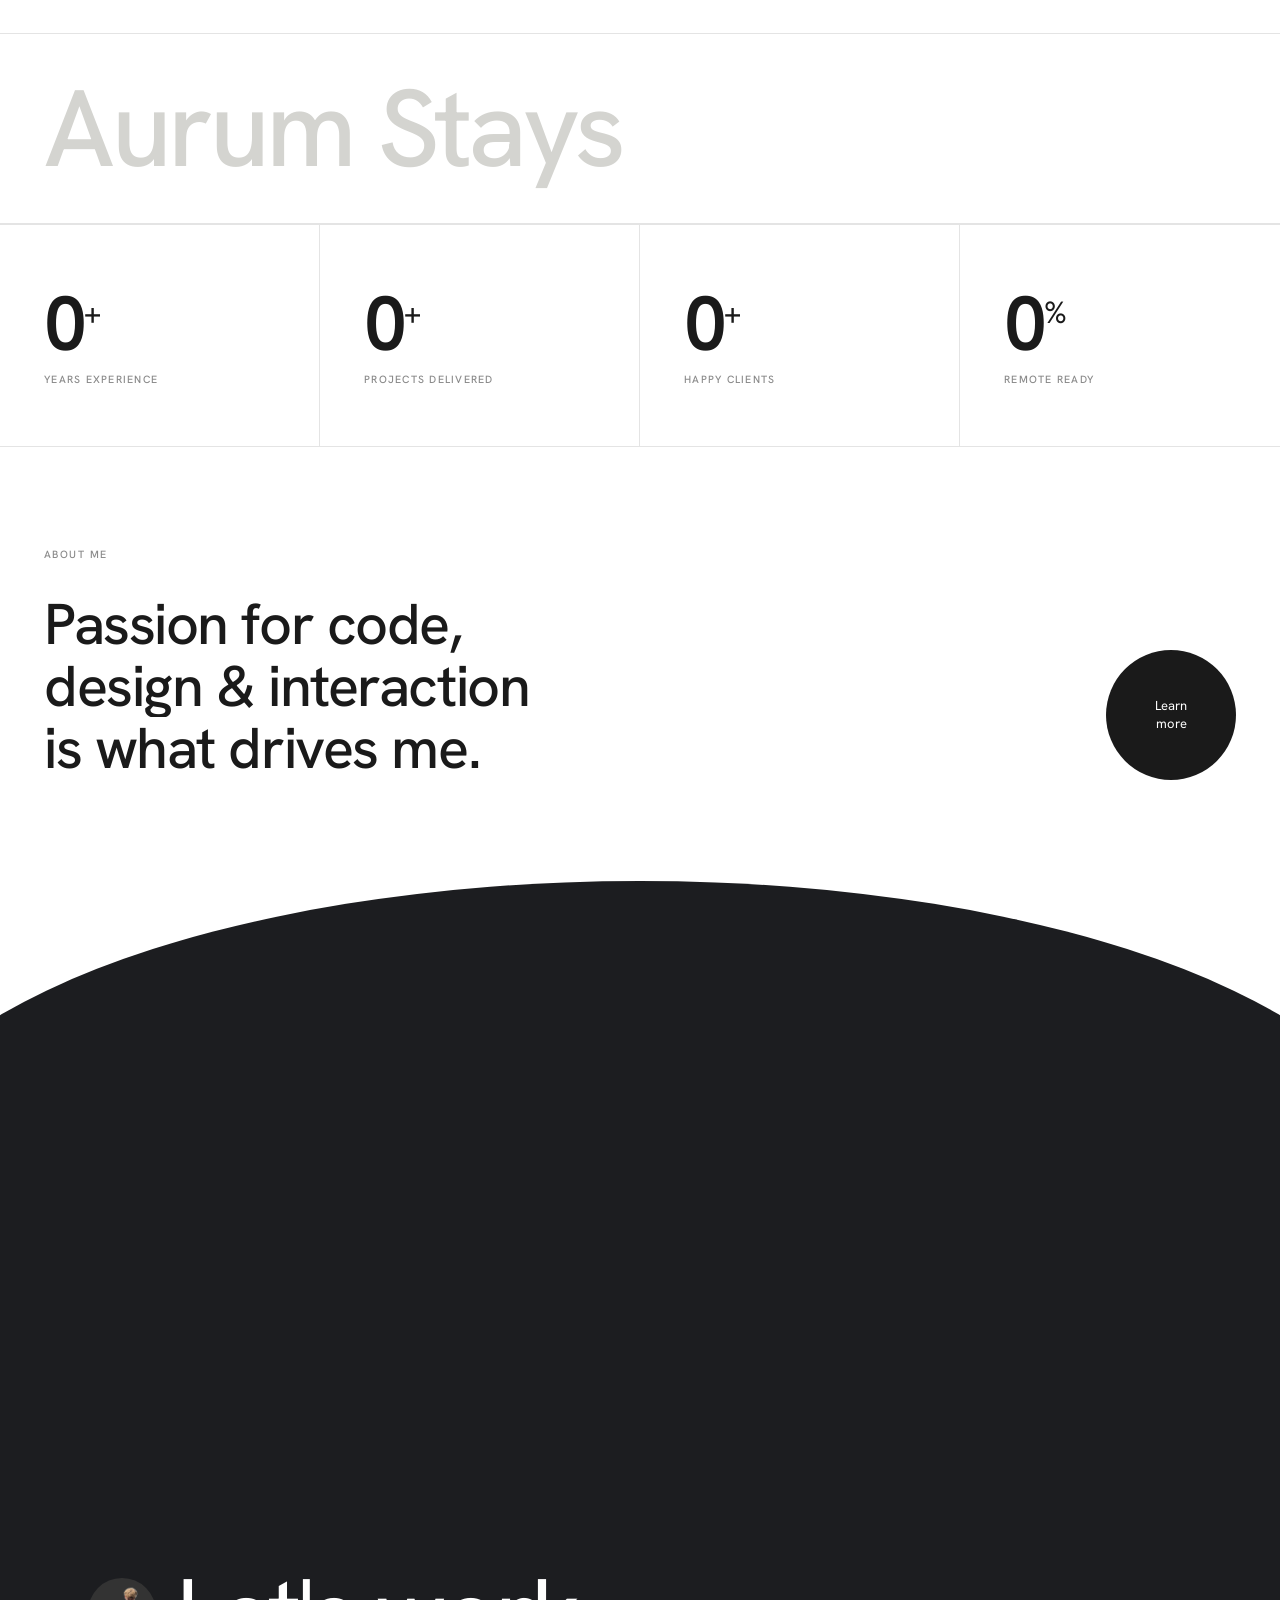
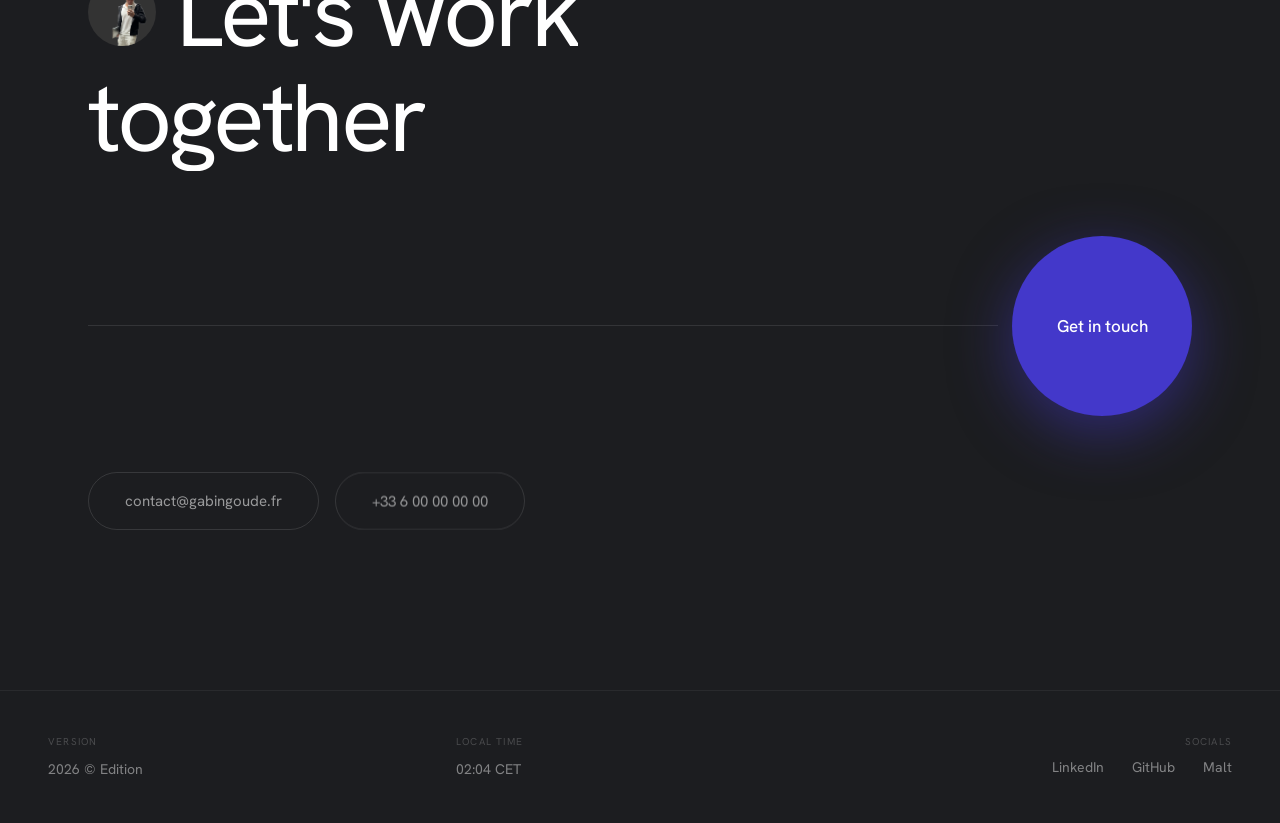
==== commit 07981ac4: "fix: counters, marquee, better about text" ====
--- a/index.html
+++ b/index.html
@@ -139,9 +139,9 @@
     <div class="about-strip-inner">
       <span class="about-label">About me</span>
       <h2 class="about-title">
-        <span class="clip-wrap"><span class="clip-line">Building products</span></span>
-        <span class="clip-wrap"><span class="clip-line">people actually</span></span>
-        <span class="clip-wrap"><span class="clip-line">want to use.</span></span>
+        <span class="clip-wrap"><span class="clip-line">Passion for code,</span></span>
+        <span class="clip-wrap"><span class="clip-line">design & interaction</span></span>
+        <span class="clip-wrap"><span class="clip-line">is what drives me.</span></span>
       </h2>
     </div>
     <div class="about-strip-cta">
@@ -195,8 +195,10 @@
     </footer>
   </div>
 
+  <script src="https://unpkg.com/lenis@1.1.18/dist/lenis.min.js"></script>
   <script src="https://cdnjs.cloudflare.com/ajax/libs/gsap/3.12.5/gsap.min.js"></script>
   <script src="https://cdnjs.cloudflare.com/ajax/libs/gsap/3.12.5/ScrollTrigger.min.js"></script>
+  <script src="js/smooth-scroll.js"></script>
   <script src="js/page-transition.js"></script>
   <script src="js/preloader.js"></script>
   <script src="js/cursor.js"></script>
@@ -205,16 +207,16 @@
   <script src="js/menu.js"></script>
   <script src="js/animations.js"></script>
   <script>
-    // Magnetic buttons — stronger movement
+    // Magnetic buttons — GSAP smooth elastic return
     document.querySelectorAll('[data-magnetic]').forEach(function(btn){
       btn.addEventListener('mousemove',function(e){
         var r=btn.getBoundingClientRect();
         var x=e.clientX-r.left-r.width/2;
         var y=e.clientY-r.top-r.height/2;
-        btn.style.transform='translate('+x*.45+'px,'+y*.45+'px)';
+        gsap.to(btn, { x: x*.4, y: y*.4, duration: 0.4, ease: 'power3.out' });
       });
       btn.addEventListener('mouseleave',function(){
-        btn.style.transform='translate(0,0)';
+        gsap.to(btn, { x: 0, y: 0, duration: 0.7, ease: 'elastic.out(1, 0.3)' });
       });
     });
 
--- a/css/style.css
+++ b/css/style.css
@@ -9,7 +9,6 @@
 
 html {
   overflow-y: scroll;
-  scroll-behavior: smooth;
   background: #1c1d20;
 }
 
@@ -419,7 +418,8 @@
 .marquee-track {
   display: flex;
   width: max-content;
-  animation: mq 24s linear infinite;
+  animation: mq 30s linear infinite;
+  will-change: transform;
 }
 
 .marquee-track:hover { animation-play-state: paused; }
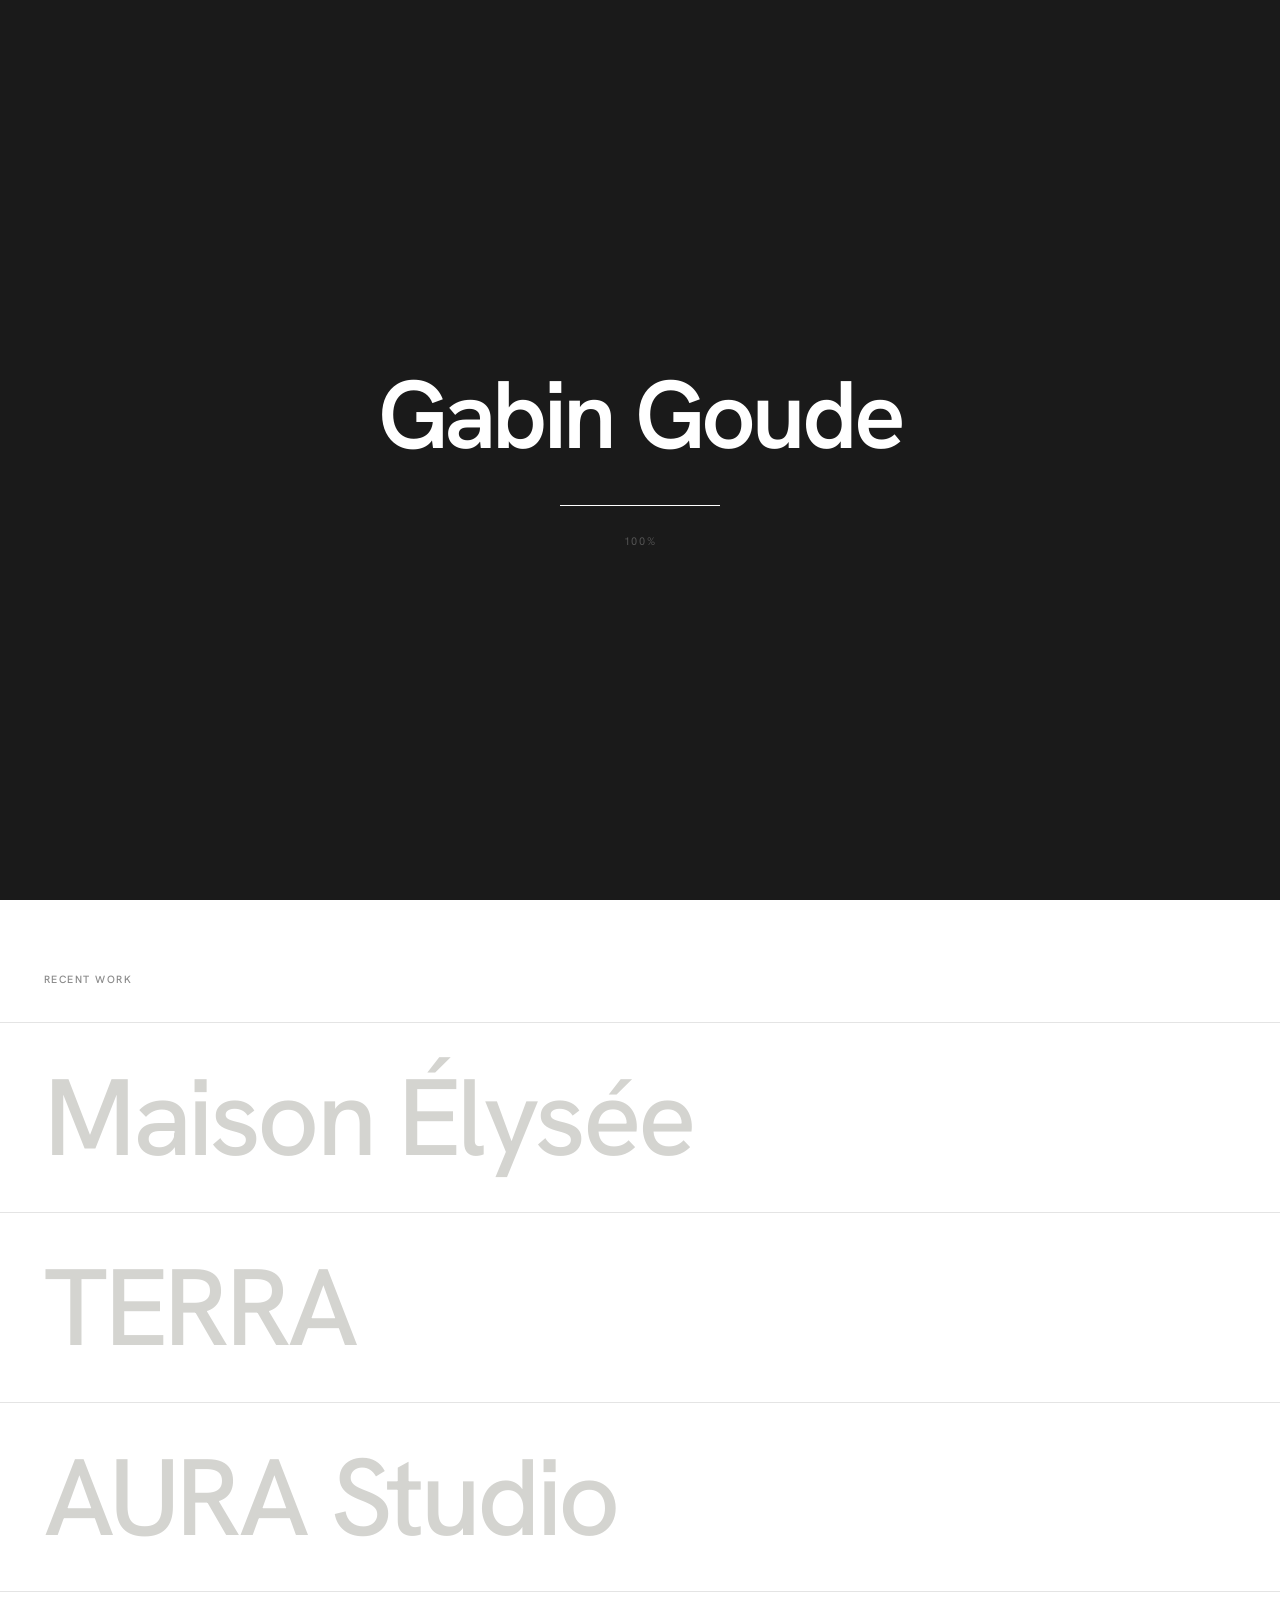
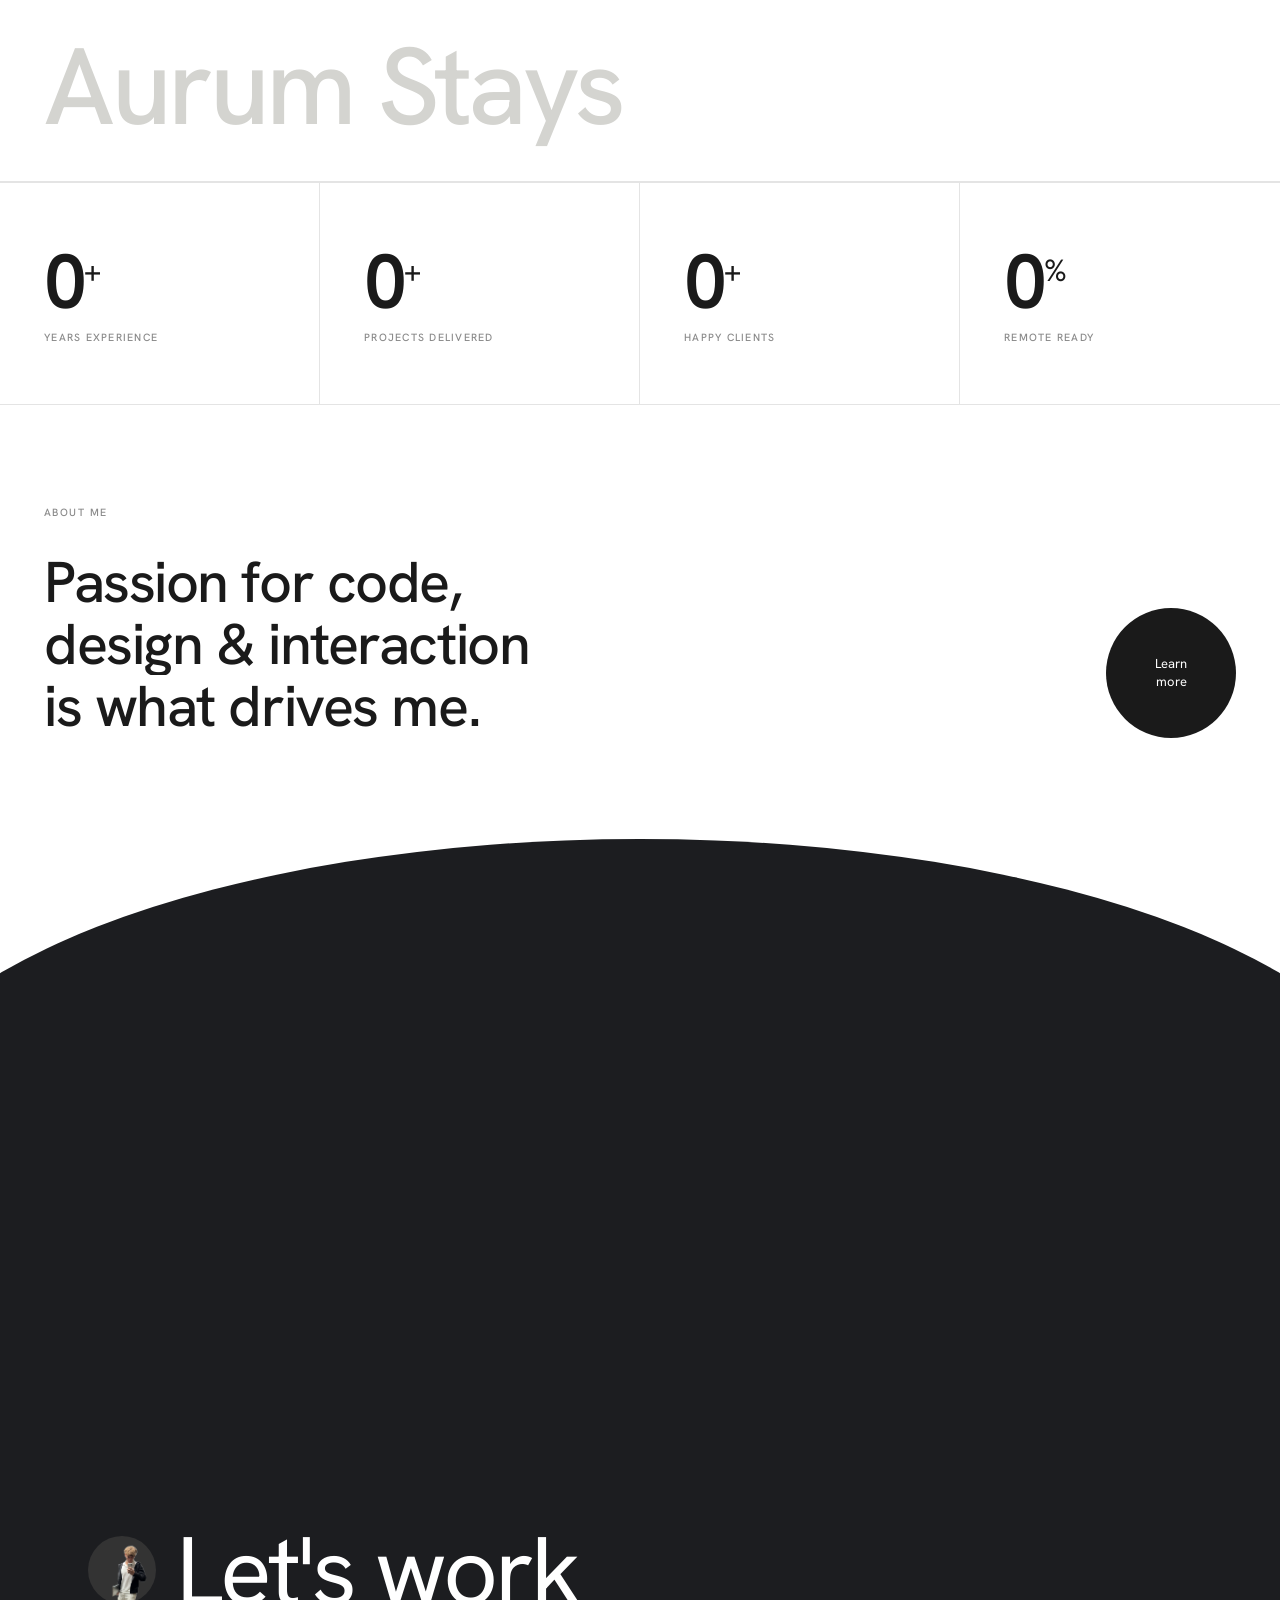
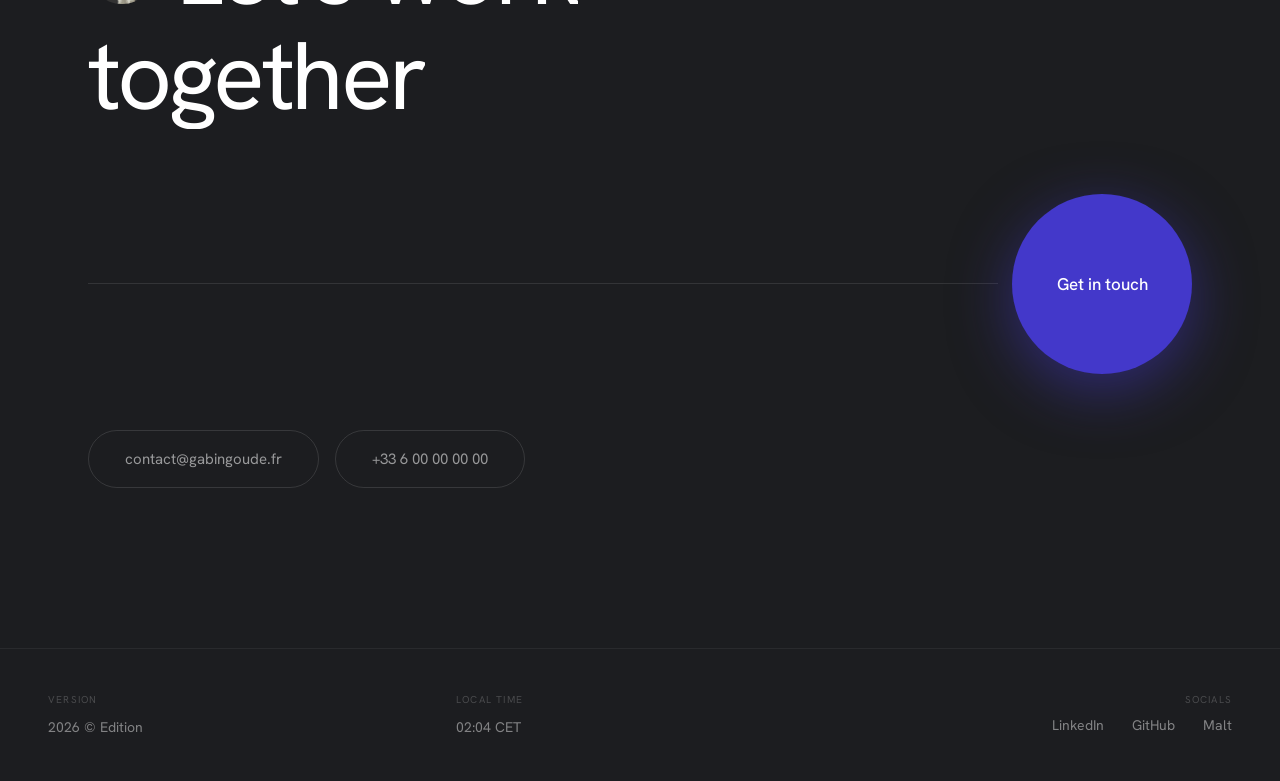
==== commit 7e18e0cf: "fix: remove marquee strip" ====
--- a/index.html
+++ b/index.html
@@ -90,10 +90,6 @@
     </div>
   </section>
 
-  <div class="marquee-strip">
-    <div class="marquee-track" id="mqTrack"></div>
-  </div>
-
   <section class="work-section" id="work">
     <p class="work-label">Recent Work</p>
     <ul class="projects-list">
@@ -126,7 +122,7 @@
       <span class="stat-lbl">Projects delivered</span>
     </div>
     <div class="stat-col">
-      <span class="stat-num"><span class="cnt" data-t="12">0</span><span class="stat-sup">+</span></span>
+      <span class="stat-num"><span class="cnt" data-t="20">0</span><span class="stat-sup">+</span></span>
       <span class="stat-lbl">Happy clients</span>
     </div>
     <div class="stat-col">
